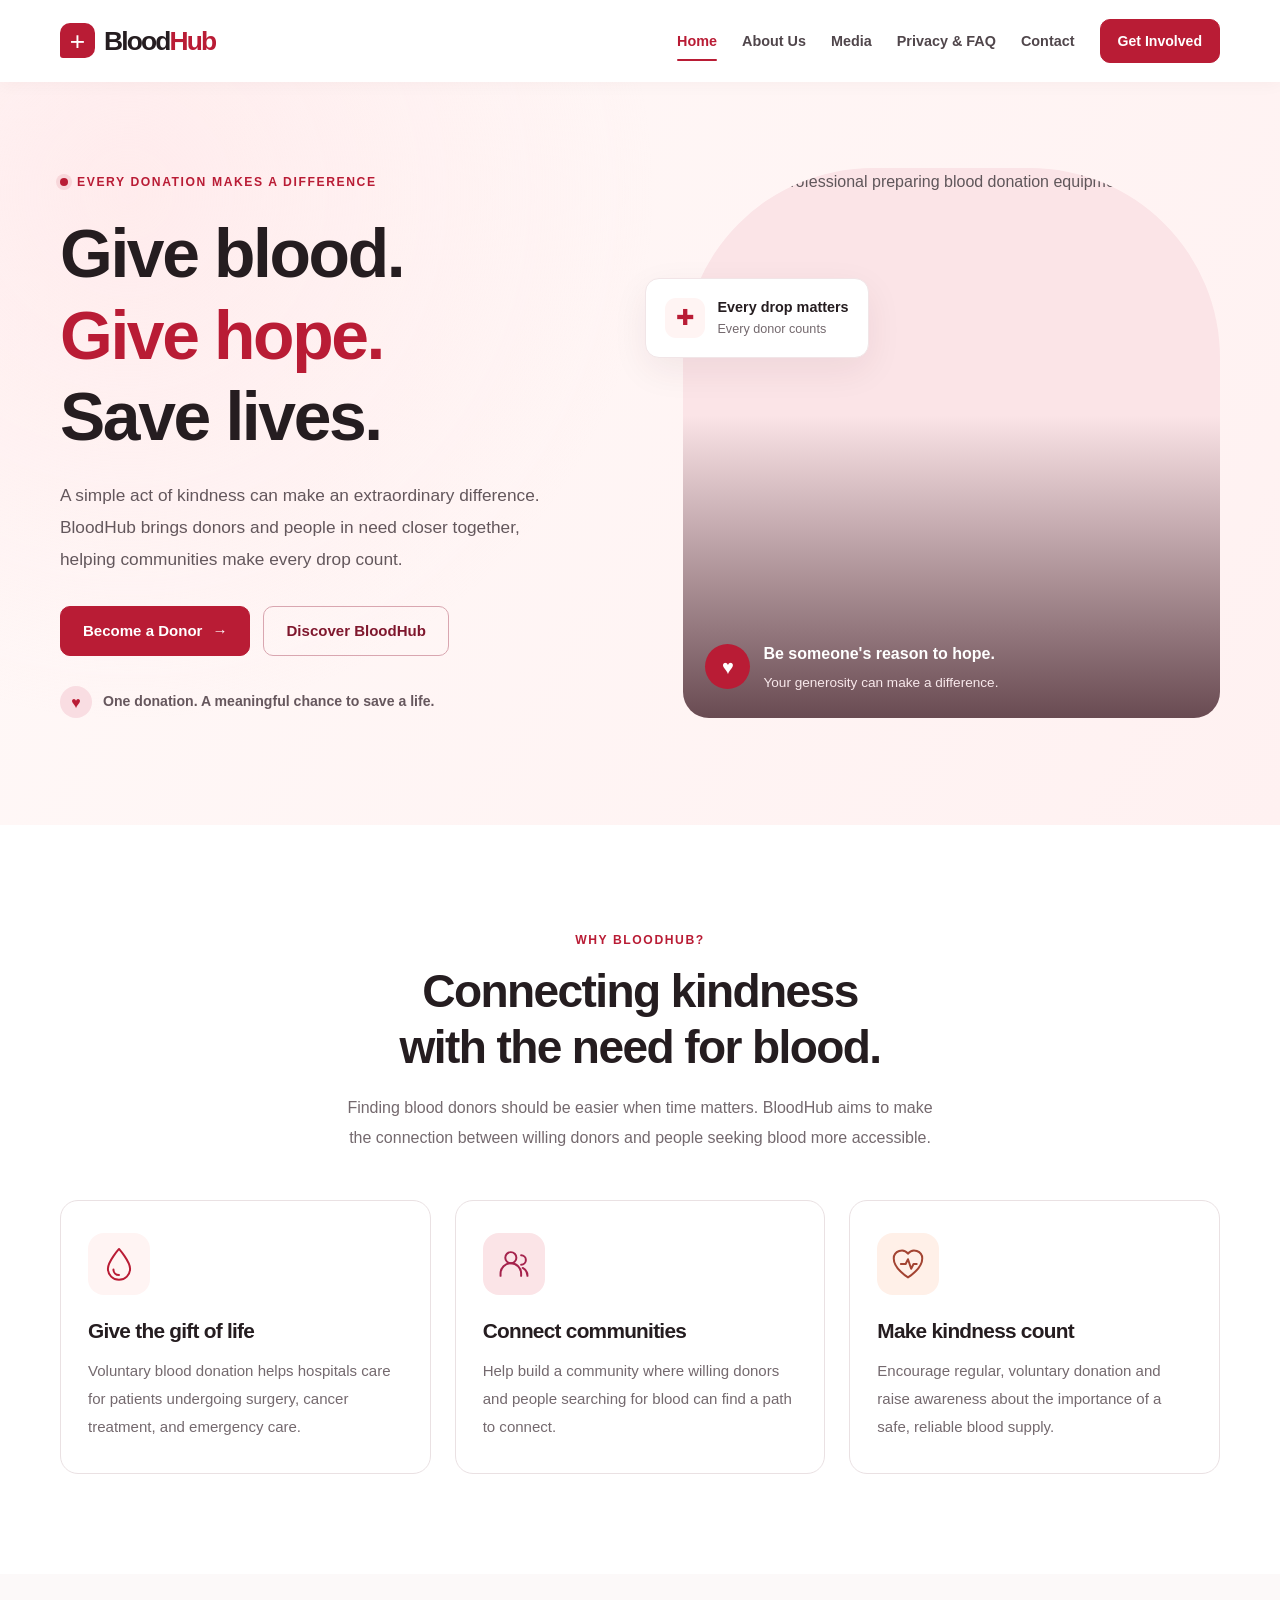
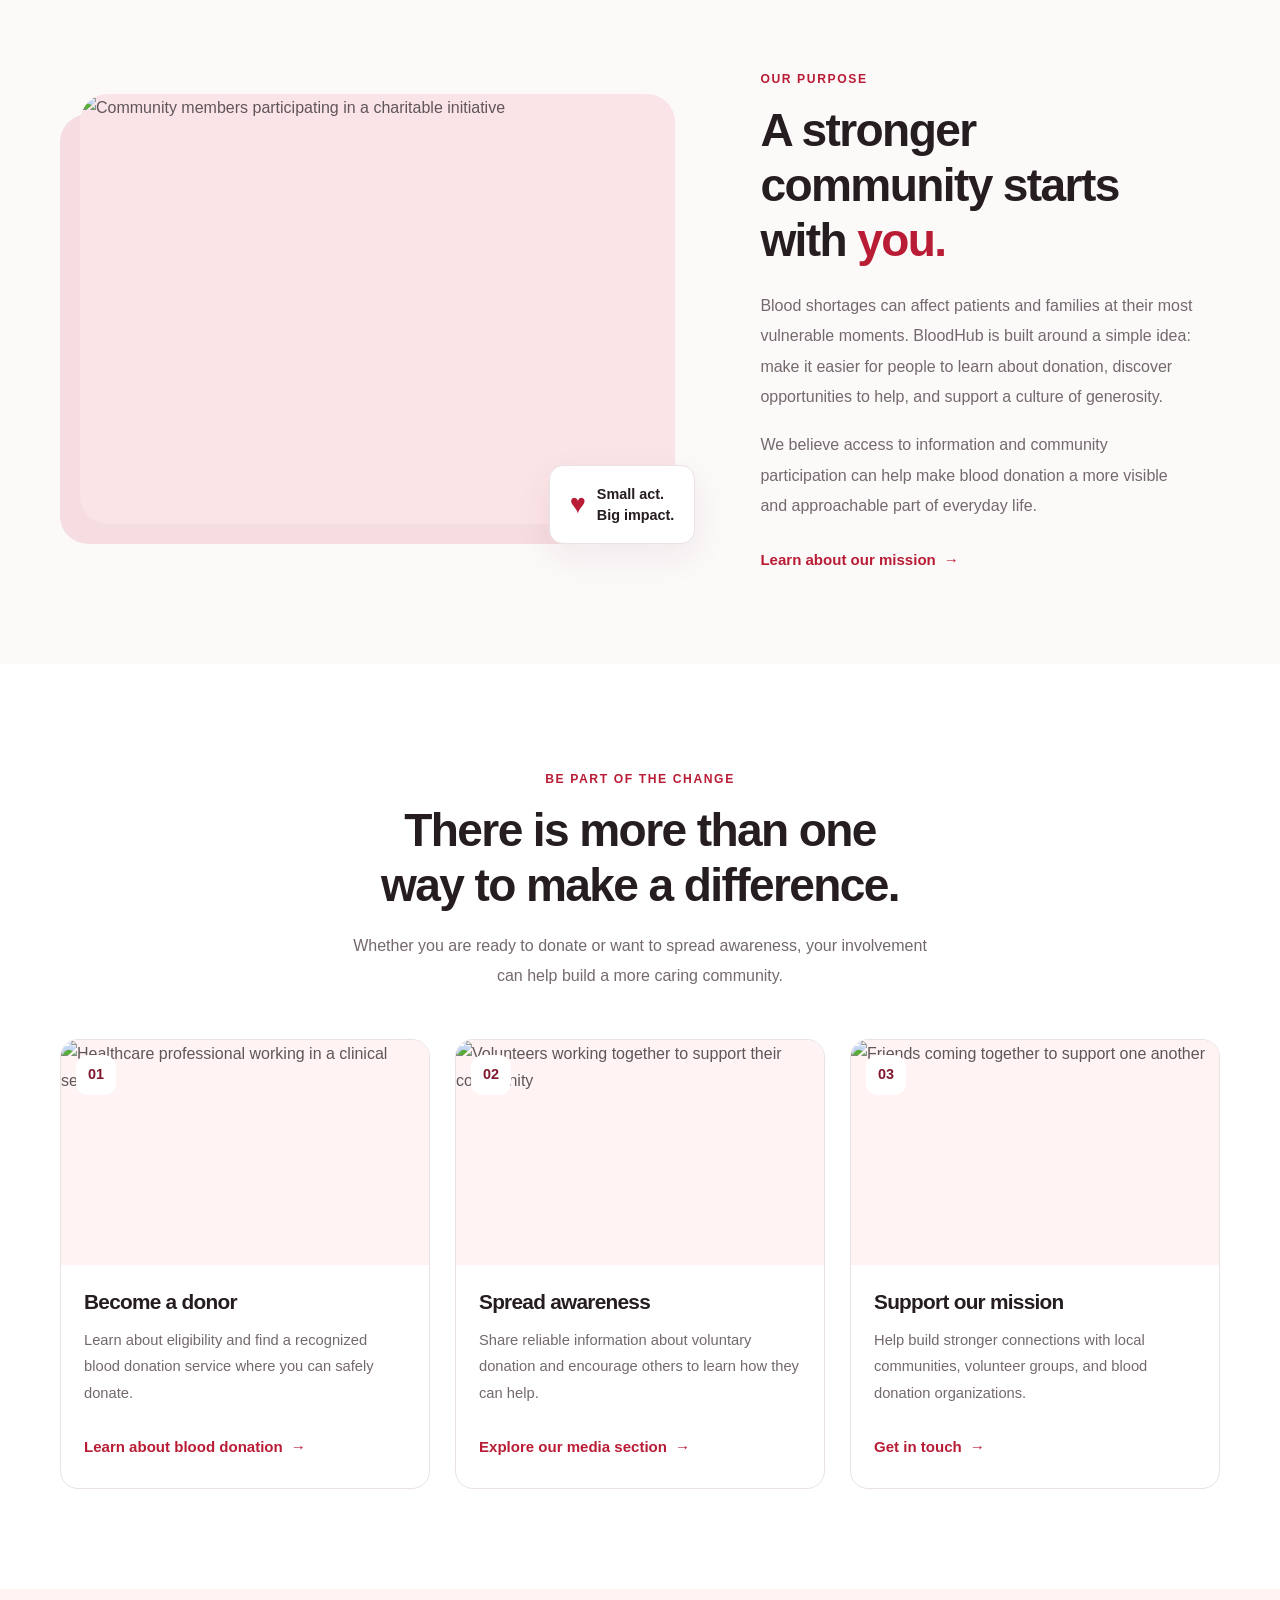
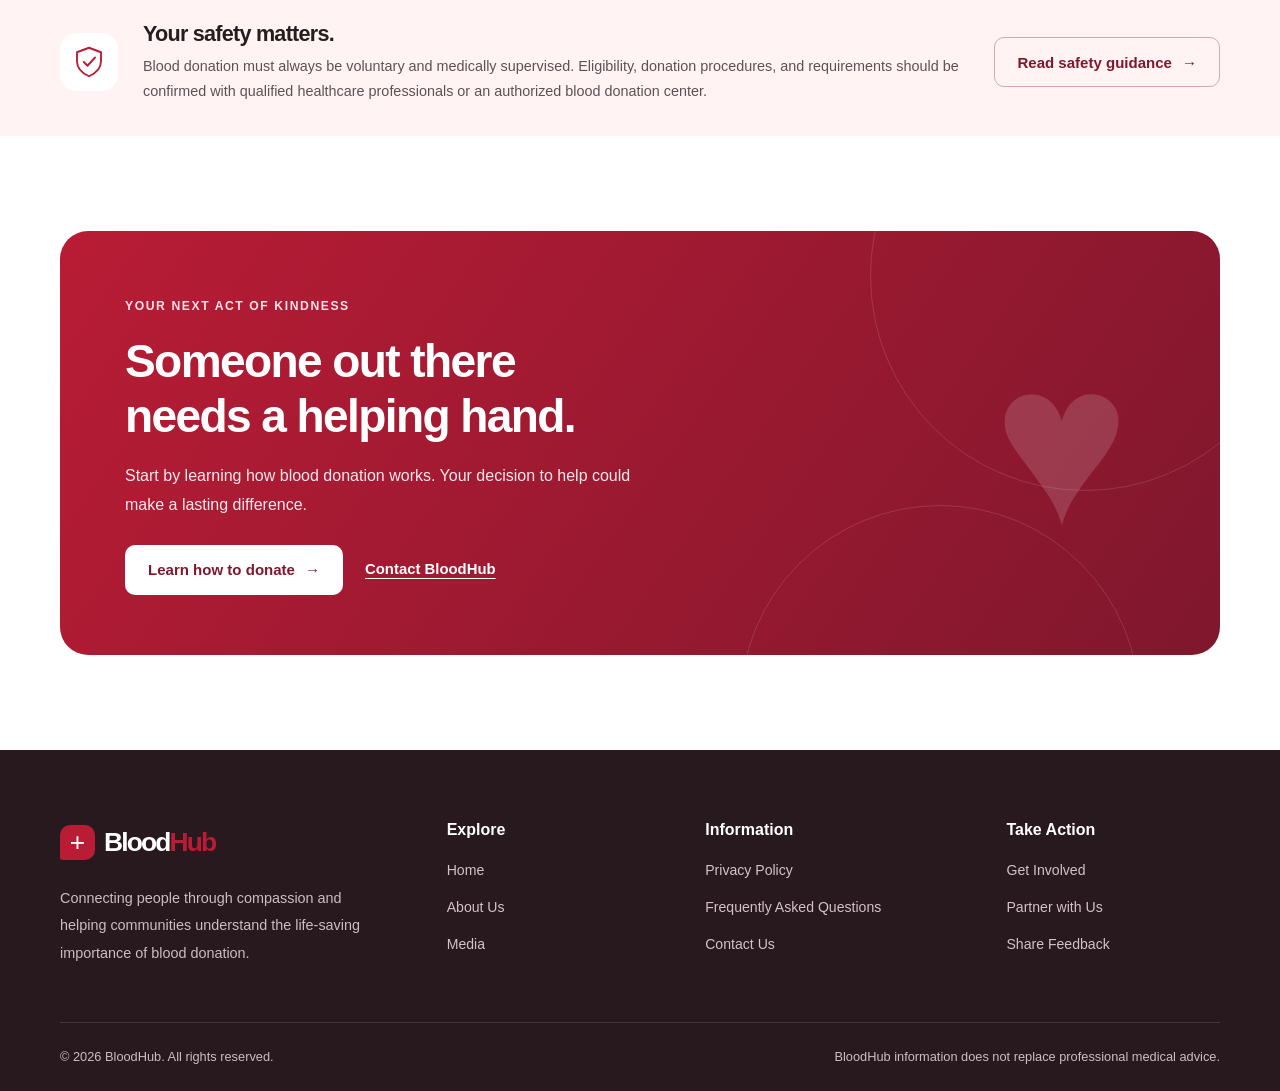
==== index.html @ ce929e11 "Add files via upload" ====
<!DOCTYPE html>
<html lang="en">
<head>
  <meta charset="UTF-8">
  <meta name="viewport" content="width=device-width, initial-scale=1.0">
  <meta name="theme-color" content="#B91C35">
  <meta name="description" content="BloodHub connects blood donors with people who need blood. Discover how you can donate, support your community, and help save lives.">
  <title>BloodHub — Give Blood. Give Hope.</title>


<link rel="stylesheet" href="css/style.css">
<script src="js/script.js" defer></script>
</head>
<body>

  <a class="skip-link" href="#main">Skip to main content</a>

  <!-- ==================== HEADER ==================== -->
  <header class="site-header">
    <div class="container header-inner">

      <!-- Brand: replace the text logo with an SVG if desired -->
      <a href="index.html" class="logo" aria-label="BloodHub home">
        <span class="logo-icon" aria-hidden="true">+</span>
        <span>Blood<span class="logo-accent">Hub</span></span>
      </a>

      <button
        class="menu-toggle"
        id="menu-toggle"
        type="button"
        aria-label="Open navigation menu"
        aria-controls="primary-navigation"
        aria-expanded="false">
        <span></span>
        <span></span>
        <span></span>
      </button>

      <nav class="primary-navigation" id="primary-navigation"
           aria-label="Main navigation">
        <a class="nav-link active" href="index.html" aria-current="page">Home</a>
        <a class="nav-link" href="about.html">About Us</a>
        <a class="nav-link" href="media.html">Media</a>
        <a class="nav-link" href="privacy-faq.html">Privacy &amp; FAQ</a>
        <a class="nav-link" href="contact.html">Contact</a>
        <a class="button button-primary nav-cta" href="#get-involved">
          Get Involved
        </a>
      </nav>

    </div>
  </header>

  <main id="main">

    <!-- ==================== HERO ==================== -->
    <section class="hero">
      <div class="container hero-grid">

        <div class="hero-content">
          <span class="eyebrow">
            <span class="eyebrow-dot" aria-hidden="true"></span>
            EVERY DONATION MAKES A DIFFERENCE
          </span>

          <h1>
            Give blood.<br>
            <span>Give hope.</span><br>
            Save lives.
          </h1>

          <p class="hero-description">
            A simple act of kindness can make an extraordinary difference.
            BloodHub brings donors and people in need closer together,
            helping communities make every drop count.
          </p>

          <div class="hero-actions">
            <a href="#get-involved" class="button button-primary">
              Become a Donor
              <span aria-hidden="true">&rarr;</span>
            </a>
            <a href="#how-it-works" class="button button-outline">
              Discover BloodHub
            </a>
          </div>

          <div class="hero-note">
            <span class="note-icon" aria-hidden="true">♥</span>
            <p>One donation. A meaningful chance to save a life.</p>
          </div>
        </div>

        <div class="hero-visual">
          <!-- IMAGE PLACEHOLDER:
               Replace this URL with your own optimized hero photograph. -->
          <img
            class="hero-image"
            src="https://images.unsplash.com/photo-1615461066841-6116e61058f4?auto=format&amp;fit=crop&amp;w=1000&amp;q=85"
            alt="Healthcare professional preparing blood donation equipment"
            width="1000"
            height="1150"
            fetchpriority="high">

          <div class="image-shade" aria-hidden="true"></div>

          <div class="hero-image-caption">
            <span class="caption-heart" aria-hidden="true">♥</span>
            <div>
              <strong>Be someone's reason to hope.</strong>
              <p>Your generosity can make a difference.</p>
            </div>
          </div>

          <div class="floating-badge">
            <span class="floating-icon" aria-hidden="true">✚</span>
            <div>
              <strong>Every drop matters</strong>
              <span>Every donor counts</span>
            </div>
          </div>
        </div>

      </div>
    </section>

    <!-- ==================== INTRODUCTION ==================== -->
    <section class="intro-section section-padding" id="how-it-works">
      <div class="container">

        <div class="section-heading centered">
          <span class="eyebrow">WHY BLOODHUB?</span>
          <h2>Connecting kindness<br>with the need for blood.</h2>
          <p>
            Finding blood donors should be easier when time matters.
            BloodHub aims to make the connection between willing donors
            and people seeking blood more accessible.
          </p>
        </div>

        <div class="feature-grid">

          <article class="feature-card">
            <div class="feature-icon icon-red" aria-hidden="true">
              <svg viewBox="0 0 48 48" fill="none">
                <path d="M24 5C24 5 10 21 10 30a14 14 0 0 0 28 0C38 21 24 5 24 5Z"
                      stroke="currentColor" stroke-width="2.5"
                      stroke-linecap="round" stroke-linejoin="round"/>
                <path d="M17 31c0 4 3 7 7 7"
                      stroke="currentColor" stroke-width="2.5"
                      stroke-linecap="round"/>
              </svg>
            </div>
            <h3>Give the gift of life</h3>
            <p>
              Voluntary blood donation helps hospitals care for patients
              undergoing surgery, cancer treatment, and emergency care.
            </p>
          </article>

          <article class="feature-card">
            <div class="feature-icon icon-pink" aria-hidden="true">
              <svg viewBox="0 0 48 48" fill="none">
                <circle cx="20" cy="16" r="7"
                        stroke="currentColor" stroke-width="2.5"/>
                <path d="M7 39v-3a13 13 0 0 1 26 0v3"
                      stroke="currentColor" stroke-width="2.5"
                      stroke-linecap="round"/>
                <path d="M33 13a6 6 0 0 1 0 12M35 29a11 11 0 0 1 6 10"
                      stroke="currentColor" stroke-width="2.5"
                      stroke-linecap="round"/>
              </svg>
            </div>
            <h3>Connect communities</h3>
            <p>
              Help build a community where willing donors and people
              searching for blood can find a path to connect.
            </p>
          </article>

          <article class="feature-card">
            <div class="feature-icon icon-peach" aria-hidden="true">
              <svg viewBox="0 0 48 48" fill="none">
                <path d="M24 41S6 30 6 17a10 10 0 0 1 18-6 10 10 0 0 1 18 6c0 13-18 24-18 24Z"
                      stroke="currentColor" stroke-width="2.5"
                      stroke-linecap="round" stroke-linejoin="round"/>
                <path d="M15 24h6l3-6 4 12 3-6h4"
                      stroke="currentColor" stroke-width="2.5"
                      stroke-linecap="round" stroke-linejoin="round"/>
              </svg>
            </div>
            <h3>Make kindness count</h3>
            <p>
              Encourage regular, voluntary donation and raise awareness
              about the importance of a safe, reliable blood supply.
            </p>
          </article>

        </div>
      </div>
    </section>

    <!-- ==================== MISSION BANNER ==================== -->
    <section class="mission-section">
      <div class="container mission-grid">

        <div class="mission-visual">
          <!-- IMAGE PLACEHOLDER: Replace with a real community or
               blood donation campaign photograph. -->
          <img
            src="https://images.unsplash.com/photo-1532629345422-7515f3d16bb6?auto=format&amp;fit=crop&amp;w=900&amp;q=85"
            alt="Community members participating in a charitable initiative"
            width="900"
            height="650"
            loading="lazy">
          <div class="mission-sticker">
            <span aria-hidden="true">♥</span>
            <strong>Small act.<br>Big impact.</strong>
          </div>
        </div>

        <div class="mission-content">
          <span class="eyebrow">OUR PURPOSE</span>
          <h2>A stronger community starts with <span>you.</span></h2>
          <p>
            Blood shortages can affect patients and families at their
            most vulnerable moments. BloodHub is built around a simple
            idea: make it easier for people to learn about donation,
            discover opportunities to help, and support a culture of
            generosity.
          </p>
          <p>
            We believe access to information and community participation
            can help make blood donation a more visible and approachable
            part of everyday life.
          </p>
          <a href="about.html" class="text-link">
            Learn about our mission <span aria-hidden="true">&rarr;</span>
          </a>
        </div>

      </div>
    </section>

    <!-- ==================== GET INVOLVED ==================== -->
    <section class="involvement-section section-padding" id="get-involved">
      <div class="container">

        <div class="section-heading centered">
          <span class="eyebrow">BE PART OF THE CHANGE</span>
          <h2>There is more than one<br>way to make a difference.</h2>
          <p>
            Whether you are ready to donate or want to spread awareness,
            your involvement can help build a more caring community.
          </p>
        </div>

        <div class="involvement-grid">

          <article class="involvement-card">
            <div class="involvement-card-image">
              <!-- IMAGE PLACEHOLDER: Donor portrait or donation session -->
              <img
                src="https://images.unsplash.com/photo-1576091160399-112ba8d25d1d?auto=format&amp;fit=crop&amp;w=700&amp;q=80"
                alt="Healthcare professional working in a clinical setting"
                width="700"
                height="420"
                loading="lazy">
              <span class="card-number">01</span>
            </div>
            <div class="involvement-card-body">
              <h3>Become a donor</h3>
              <p>
                Learn about eligibility and find a recognized blood
                donation service where you can safely donate.
              </p>
              <a class="text-link"
                 href="https://www.who.int/news-room/fact-sheets/detail/blood-safety-and-availability"
                 target="_blank" rel="noopener noreferrer">
                Learn about blood donation
                <span aria-hidden="true">&rarr;</span>
              </a>
            </div>
          </article>

          <article class="involvement-card">
            <div class="involvement-card-image">
              <!-- IMAGE PLACEHOLDER: Volunteers or awareness campaign -->
              <img
                src="https://images.unsplash.com/photo-1559027615-cd4628902d4a?auto=format&amp;fit=crop&amp;w=700&amp;q=80"
                alt="Volunteers working together to support their community"
                width="700"
                height="420"
                loading="lazy">
              <span class="card-number">02</span>
            </div>
            <div class="involvement-card-body">
              <h3>Spread awareness</h3>
              <p>
                Share reliable information about voluntary donation
                and encourage others to learn how they can help.
              </p>
              <a class="text-link" href="media.html">
                Explore our media section
                <span aria-hidden="true">&rarr;</span>
              </a>
            </div>
          </article>

          <article class="involvement-card">
            <div class="involvement-card-image">
              <!-- IMAGE PLACEHOLDER: People collaborating or community group -->
              <img
                src="https://images.unsplash.com/photo-1529156069898-49953e39b3ac?auto=format&amp;fit=crop&amp;w=700&amp;q=80"
                alt="Friends coming together to support one another"
                width="700"
                height="420"
                loading="lazy">
              <span class="card-number">03</span>
            </div>
            <div class="involvement-card-body">
              <h3>Support our mission</h3>
              <p>
                Help build stronger connections with local communities,
                volunteer groups, and blood donation organizations.
              </p>
              <a class="text-link" href="contact.html">
                Get in touch
                <span aria-hidden="true">&rarr;</span>
              </a>
            </div>
          </article>

        </div>
      </div>
    </section>

    <!-- ==================== SAFETY NOTICE ==================== -->
    <section class="safety-section">
      <div class="container safety-inner">
        <div class="safety-icon" aria-hidden="true">
          <svg viewBox="0 0 48 48" fill="none">
            <path d="M24 5 40 11v12c0 10-7 16-16 20C15 39 8 33 8 23V11L24 5Z"
                  stroke="currentColor" stroke-width="2.5"
                  stroke-linejoin="round"/>
            <path d="m17 24 5 5 10-11"
                  stroke="currentColor" stroke-width="2.5"
                  stroke-linecap="round" stroke-linejoin="round"/>
          </svg>
        </div>
        <div class="safety-copy">
          <h2>Your safety matters.</h2>
          <p>
            Blood donation must always be voluntary and medically
            supervised. Eligibility, donation procedures, and
            requirements should be confirmed with qualified healthcare
            professionals or an authorized blood donation center.
          </p>
        </div>
        <a class="button button-outline safety-button"
           href="https://www.who.int/health-topics/blood-transfusion"
           target="_blank" rel="noopener noreferrer">
          Read safety guidance
          <span aria-hidden="true">&rarr;</span>
        </a>
      </div>
    </section>

    <!-- ==================== FINAL CTA ==================== -->
    <section class="cta-section">
      <div class="container">
        <div class="cta-panel">
          <div class="cta-decoration cta-decoration-one" aria-hidden="true"></div>
          <div class="cta-decoration cta-decoration-two" aria-hidden="true"></div>

          <div class="cta-content">
            <span class="cta-eyebrow">YOUR NEXT ACT OF KINDNESS</span>
            <h2>Someone out there<br>needs a helping hand.</h2>
            <p>
              Start by learning how blood donation works.
              Your decision to help could make a lasting difference.
            </p>
            <div class="cta-actions">
              <a class="button button-light"
                 href="https://www.who.int/news-room/fact-sheets/detail/blood-safety-and-availability"
                 target="_blank" rel="noopener noreferrer">
                Learn how to donate
                <span aria-hidden="true">&rarr;</span>
              </a>
              <a class="cta-secondary-link" href="contact.html">
                Contact BloodHub
              </a>
            </div>
          </div>

          <div class="cta-heart" aria-hidden="true">♥</div>
        </div>
      </div>
    </section>

  </main>

  <!-- ==================== FOOTER ==================== -->
  <footer class="site-footer">
    <div class="container">

      <div class="footer-main">

        <div class="footer-brand">
          <a href="index.html" class="logo footer-logo"
             aria-label="BloodHub home">
            <span class="logo-icon" aria-hidden="true">+</span>
            <span>Blood<span class="logo-accent">Hub</span></span>
          </a>
          <p>
            Connecting people through compassion and helping communities
            understand the life-saving importance of blood donation.
          </p>
        </div>

        <div class="footer-column">
          <h3>Explore</h3>
          <a href="index.html">Home</a>
          <a href="about.html">About Us</a>
          <a href="media.html">Media</a>
        </div>

        <div class="footer-column">
          <h3>Information</h3>
          <a href="privacy-faq.html">Privacy Policy</a>
          <a href="privacy-faq.html#faq">Frequently Asked Questions</a>
          <a href="contact.html">Contact Us</a>
        </div>

        <div class="footer-column">
          <h3>Take Action</h3>
          <a href="#get-involved">Get Involved</a>
          <a href="contact.html">Partner with Us</a>
          <a href="contact.html">Share Feedback</a>
        </div>

      </div>

      <div class="footer-bottom">
        <p>
          &copy; <span id="current-year">2026</span> BloodHub.
          All rights reserved.
        </p>
        <p class="footer-disclaimer">
          BloodHub information does not replace professional medical advice.
        </p>
      </div>

    </div>
  </footer>

</body>
</html>
---- css/style.css ----
:root {
  --color-primary: #B91C35;
  --color-primary-hover: #991B30;
  --color-burgundy: #7F172D;

  --color-blush: #FFF4F3;
  --color-pink: #FBE4E7;
  --color-peach: #FFF0E8;

  --color-white: #FFFFFF;
  --color-heading: #251D20;
  --color-text: #5F565A;
  --color-muted: #74696E;
  --color-border: #EAE1E3;
  --color-surface: #FCF9F9;

  --font-main:
    -apple-system, BlinkMacSystemFont, "Segoe UI", Roboto,
    Helvetica, Arial, sans-serif;

  --container-width: 1160px;

  --radius-small: 10px;
  --radius-medium: 18px;
  --radius-large: 28px;

  --shadow-card: 0 12px 36px rgba(74, 23, 37, 0.07);
  --shadow-header: 0 2px 16px rgba(74, 23, 37, 0.04);

  --transition: 180ms ease;
}

/* ---------- 2. Reset and base ---------- */

* {
  box-sizing: border-box;
}

html {
  scroll-behavior: smooth;
  scroll-padding-top: 100px;
}

body {
  margin: 0;
  font-family: var(--font-main);
  color: var(--color-text);
  background: var(--color-white);
  font-size: 16px;
  line-height: 1.7;
  -webkit-font-smoothing: antialiased;
}

body,
button,
a {
  -webkit-tap-highlight-color: transparent;
}

img,
svg {
  display: block;
  max-width: 100%;
}

img {
  width: 100%;
  height: auto;
}

a {
  color: inherit;
  text-decoration: none;
}

button,
input,
textarea,
select {
  font: inherit;
}

button,
a {
  touch-action: manipulation;
}

button:focus-visible,
a:focus-visible {
  outline: 3px solid #E7A1AF;
  outline-offset: 4px;
}

h1,
h2,
h3,
p {
  margin-top: 0;
}

h1,
h2,
h3 {
  color: var(--color-heading);
  line-height: 1.2;
  letter-spacing: -0.035em;
}

h1 {
  font-size: clamp(2.7rem, 5.3vw, 4.65rem);
  font-weight: 800;
}

h2 {
  font-size: clamp(2rem, 3.6vw, 3rem);
  font-weight: 750;
}

h3 {
  font-size: 1.3rem;
  font-weight: 700;
}

p {
  margin-bottom: 1rem;
}

.container {
  width: min(
    var(--container-width),
    calc(100% - 48px)
  );
  margin-inline: auto;
}

.section-padding {
  padding-block: 100px;
}

.skip-link {
  position: absolute;
  top: 8px;
  left: 8px;
  z-index: 1000;
  padding: 12px 18px;
  border-radius: 8px;
  color: white;
  background: var(--color-burgundy);
  transform: translateY(-150%);
}

.skip-link:focus {
  transform: translateY(0);
}

/* ---------- 3. Buttons ---------- */

.button {
  display: inline-flex;
  align-items: center;
  justify-content: center;
  gap: 10px;
  min-height: 50px;
  padding: 13px 22px;
  border: 1px solid transparent;
  border-radius: var(--radius-small);
  font-size: 0.94rem;
  font-weight: 700;
  line-height: 1.3;
  text-align: center;
  cursor: pointer;
  transition:
    background var(--transition),
    color var(--transition),
    border-color var(--transition),
    transform var(--transition);
}

.button:hover {
  transform: translateY(-2px);
}

.button-primary {
  color: var(--color-white);
  background: var(--color-primary);
  border-color: var(--color-primary);
}

.button-primary:hover {
  background: var(--color-primary-hover);
  border-color: var(--color-primary-hover);
}

.button-outline {
  color: var(--color-burgundy);
  background: transparent;
  border-color: #D9A6B0;
}

.button-outline:hover {
  background: var(--color-blush);
  border-color: var(--color-primary);
}

.button-light {
  color: var(--color-burgundy);
  background: var(--color-white);
}

.button-light:hover {
  background: var(--color-blush);
}

.text-link {
  display: inline-flex;
  align-items: center;
  gap: 8px;
  color: var(--color-primary);
  font-weight: 750;
  font-size: 0.94rem;
}

.text-link span {
  transition: transform var(--transition);
}

.text-link:hover span {
  transform: translateX(4px);
}

/* ---------- 4. Header and navigation ---------- */

.site-header {
  position: sticky;
  top: 0;
  z-index: 100;
  background: rgba(255, 255, 255, 0.97);
  box-shadow: var(--shadow-header);
}

.header-inner {
  display: flex;
  align-items: center;
  justify-content: space-between;
  min-height: 82px;
  gap: 28px;
}

.logo {
  display: inline-flex;
  align-items: center;
  gap: 9px;
  flex-shrink: 0;
  color: var(--color-heading);
  font-size: 1.65rem;
  font-weight: 850;
  letter-spacing: -0.07em;
}

.logo-icon {
  display: grid;
  place-items: center;
  width: 35px;
  height: 35px;
  border-radius: 10px 10px 10px 3px;
  color: white;
  background: var(--color-primary);
  font-size: 1.65rem;
  font-weight: 500;
  line-height: 1;
  letter-spacing: 0;
}

.logo-accent {
  color: var(--color-primary);
}

.primary-navigation {
  display: flex;
  align-items: center;
  gap: 25px;
}

.nav-link {
  position: relative;
  padding-block: 8px;
  color: #50464B;
  font-size: 0.9rem;
  font-weight: 650;
  white-space: nowrap;
  transition: color var(--transition);
}

.nav-link:hover,
.nav-link.active {
  color: var(--color-primary);
}

.nav-link.active::after {
  position: absolute;
  right: 0;
  bottom: 0;
  left: 0;
  height: 2px;
  border-radius: 2px;
  background: var(--color-primary);
  content: "";
}

.nav-cta {
  min-height: 44px;
  padding: 11px 17px;
  font-size: 0.88rem;
}

.menu-toggle {
  display: none;
  align-items: center;
  justify-content: center;
  flex-direction: column;
  gap: 5px;
  width: 46px;
  height: 46px;
  padding: 10px;
  border: 1px solid var(--color-border);
  border-radius: 10px;
  background: white;
  cursor: pointer;
}

.menu-toggle span {
  display: block;
  width: 21px;
  height: 2px;
  border-radius: 2px;
  background: var(--color-burgundy);
  transition:
    transform var(--transition),
    opacity var(--transition);
}

.menu-toggle[aria-expanded="true"] span:first-child {
  transform: translateY(7px) rotate(45deg);
}

.menu-toggle[aria-expanded="true"] span:nth-child(2) {
  opacity: 0;
}

.menu-toggle[aria-expanded="true"] span:last-child {
  transform: translateY(-7px) rotate(-45deg);
}

/* ---------- 5. Hero ---------- */

.hero {
  overflow: hidden;
  padding-block: 70px 92px;
  background:
    radial-gradient(
      circle at 10% 15%,
      rgba(255, 230, 232, 0.7),
      transparent 40%
    ),
    linear-gradient(120deg, #FFF9F8 0%, #FFF1F1 100%);
}

.hero-grid {
  display: grid;
  grid-template-columns: 1.02fr 0.98fr;
  align-items: center;
  gap: 65px;
}

.hero-content {
  padding-block: 15px;
}

.eyebrow {
  display: inline-flex;
  align-items: center;
  gap: 9px;
  margin-bottom: 22px;
  color: var(--color-primary);
  font-size: 0.76rem;
  font-weight: 800;
  letter-spacing: 0.13em;
  line-height: 1.5;
}

.eyebrow-dot {
  width: 8px;
  height: 8px;
  border-radius: 50%;
  background: var(--color-primary);
  box-shadow: 0 0 0 4px rgba(185, 28, 53, 0.1);
}

.hero h1 {
  margin-bottom: 23px;
}

.hero h1 span {
  color: var(--color-primary);
}

.hero-description {
  max-width: 510px;
  margin-bottom: 30px;
  color: #63575C;
  font-size: 1.08rem;
  line-height: 1.85;
}

.hero-actions {
  display: flex;
  flex-wrap: wrap;
  gap: 13px;
}

.hero-note {
  display: flex;
  align-items: center;
  gap: 11px;
  margin-top: 30px;
}

.note-icon {
  display: grid;
  place-items: center;
  flex-shrink: 0;
  width: 32px;
  height: 32px;
  border-radius: 50%;
  color: var(--color-primary);
  background: #F9DDE2;
}

.hero-note p {
  margin: 0;
  color: #66575D;
  font-size: 0.88rem;
  font-weight: 600;
}

.hero-visual {
  position: relative;
  min-width: 0;
  isolation: isolate;
}

.hero-image {
  width: 100%;
  height: 550px;
  border-radius: 190px 190px 26px 26px;
  object-fit: cover;
  object-position: center;
  background: var(--color-pink);
}

.image-shade {
  position: absolute;
  inset: 45% 0 0;
  z-index: 1;
  border-radius: 0 0 26px 26px;
  background: linear-gradient(
    to bottom,
    transparent,
    rgba(43, 10, 19, 0.7)
  );
  pointer-events: none;
}

.hero-image-caption {
  position: absolute;
  right: 22px;
  bottom: 24px;
  left: 22px;
  z-index: 2;
  display: flex;
  align-items: center;
  gap: 13px;
  color: white;
}

.caption-heart {
  display: grid;
  place-items: center;
  flex-shrink: 0;
  width: 45px;
  height: 45px;
  border-radius: 50%;
  color: white;
  background: var(--color-primary);
  font-size: 1.25rem;
}

.hero-image-caption strong {
  display: block;
  margin-bottom: 3px;
  font-size: 1rem;
}

.hero-image-caption p {
  margin: 0;
  color: #F8E8EB;
  font-size: 0.85rem;
}

.floating-badge {
  position: absolute;
  top: 20%;
  left: -38px;
  display: flex;
  align-items: center;
  gap: 12px;
  padding: 16px 19px;
  border: 1px solid #F1E5E7;
  border-radius: 14px;
  background: white;
  box-shadow: var(--shadow-card);
}

.floating-icon {
  display: grid;
  place-items: center;
  width: 40px;
  height: 40px;
  border-radius: 11px;
  color: var(--color-primary);
  background: var(--color-blush);
  font-size: 1.4rem;
}

.floating-badge strong,
.floating-badge span:last-child {
  display: block;
}

.floating-badge strong {
  color: var(--color-heading);
  font-size: 0.9rem;
}

.floating-badge div > span {
  color: var(--color-muted);
  font-size: 0.79rem;
}

/* ---------- 6. Section headings ---------- */

.section-heading {
  max-width: 680px;
  margin-bottom: 48px;
}

.section-heading.centered {
  margin-inline: auto;
  text-align: center;
}

.section-heading .eyebrow {
  margin-bottom: 15px;
}

.section-heading h2 {
  margin-bottom: 18px;
}

.section-heading > p {
  max-width: 590px;
  margin-inline: auto;
  margin-bottom: 0;
  color: var(--color-muted);
  line-height: 1.85;
}

/* ---------- 7. Introduction feature cards ---------- */

.intro-section {
  background: white;
}

.feature-grid {
  display: grid;
  grid-template-columns: repeat(3, minmax(0, 1fr));
  gap: 24px;
}

.feature-card {
  padding: 32px 27px;
  border: 1px solid var(--color-border);
  border-radius: var(--radius-medium);
  background: white;
  transition:
    transform var(--transition),
    box-shadow var(--transition),
    border-color var(--transition);
}

.feature-card:hover {
  transform: translateY(-5px);
  border-color: #E7B7C0;
  box-shadow: var(--shadow-card);
}

.feature-icon {
  display: grid;
  place-items: center;
  width: 62px;
  height: 62px;
  margin-bottom: 24px;
  border-radius: 16px;
}

.feature-icon svg {
  width: 38px;
  height: 38px;
}

.icon-red {
  color: var(--color-primary);
  background: var(--color-blush);
}

.icon-pink {
  color: #A5224C;
  background: var(--color-pink);
}

.icon-peach {
  color: #A34432;
  background: var(--color-peach);
}

.feature-card h3 {
  margin-bottom: 13px;
}

.feature-card p {
  margin-bottom: 0;
  color: var(--color-muted);
  font-size: 0.94rem;
  line-height: 1.85;
}

/* ---------- 8. Mission section ---------- */

.mission-section {
  padding-block: 90px;
  background: var(--color-surface);
}

.mission-grid {
  display: grid;
  grid-template-columns: 1fr 0.95fr;
  align-items: center;
  gap: 85px;
}

.mission-visual {
  position: relative;
  padding: 0 0 20px 20px;
}

.mission-visual::before {
  position: absolute;
  inset: 20px 20px 0 0;
  z-index: 0;
  border-radius: var(--radius-large);
  background: #F6DDE1;
  content: "";
}

.mission-visual > img {
  position: relative;
  z-index: 1;
  height: 430px;
  border-radius: var(--radius-large);
  object-fit: cover;
  background: var(--color-pink);
}

.mission-sticker {
  position: absolute;
  right: -20px;
  bottom: 0;
  z-index: 2;
  display: flex;
  align-items: center;
  gap: 11px;
  padding: 15px 20px;
  border: 1px solid var(--color-border);
  border-radius: 14px;
  background: white;
  box-shadow: var(--shadow-card);
}

.mission-sticker > span {
  color: var(--color-primary);
  font-size: 1.7rem;
}

.mission-sticker strong {
  color: var(--color-heading);
  font-size: 0.9rem;
  line-height: 1.4;
}

.mission-content .eyebrow {
  margin-bottom: 15px;
}

.mission-content h2 {
  margin-bottom: 22px;
}

.mission-content h2 span {
  color: var(--color-primary);
}

.mission-content p {
  margin-bottom: 18px;
  color: var(--color-muted);
  line-height: 1.9;
}

.mission-content .text-link {
  margin-top: 8px;
}

/* ---------- 9. Involvement cards ---------- */

.involvement-section {
  background: white;
}

.involvement-grid {
  display: grid;
  grid-template-columns: repeat(3, minmax(0, 1fr));
  gap: 25px;
}

.involvement-card {
  overflow: hidden;
  border: 1px solid var(--color-border);
  border-radius: var(--radius-medium);
  background: white;
  transition:
    transform var(--transition),
    box-shadow var(--transition);
}

.involvement-card:hover {
  transform: translateY(-4px);
  box-shadow: var(--shadow-card);
}

.involvement-card-image {
  position: relative;
  overflow: hidden;
  background: var(--color-blush);
}

.involvement-card-image img {
  height: 225px;
  object-fit: cover;
  transition: transform 300ms ease;
}

.involvement-card:hover .involvement-card-image img {
  transform: scale(1.035);
}

.card-number {
  position: absolute;
  top: 15px;
  left: 15px;
  display: grid;
  place-items: center;
  width: 40px;
  height: 40px;
  border-radius: 12px;
  color: var(--color-burgundy);
  background: white;
  font-size: 0.9rem;
  font-weight: 800;
}

.involvement-card-body {
  padding: 25px 23px 28px;
}

.involvement-card-body h3 {
  margin-bottom: 12px;
}

.involvement-card-body p {
  min-height: 88px;
  margin-bottom: 18px;
  color: var(--color-muted);
  font-size: 0.92rem;
  line-height: 1.8;
}

/* ---------- 10. Safety notice ---------- */

.safety-section {
  padding-block: 32px;
  background: var(--color-blush);
}

.safety-inner {
  display: flex;
  align-items: center;
  gap: 25px;
}

.safety-icon {
  display: grid;
  place-items: center;
  flex-shrink: 0;
  width: 58px;
  height: 58px;
  border-radius: 16px;
  color: var(--color-primary);
  background: white;
}

.safety-icon svg {
  width: 36px;
  height: 36px;
}

.safety-copy {
  flex: 1;
}

.safety-copy h2 {
  margin-bottom: 7px;
  font-size: 1.35rem;
}

.safety-copy p {
  margin-bottom: 0;
  color: #5F5055;
  font-size: 0.9rem;
  line-height: 1.75;
}

.safety-button {
  flex-shrink: 0;
}

/* ---------- 11. Final call to action ---------- */

.cta-section {
  padding-block: 95px;
  background: white;
}

.cta-panel {
  position: relative;
  display: flex;
  align-items: center;
  justify-content: space-between;
  min-height: 360px;
  overflow: hidden;
  padding: 60px 65px;
  border-radius: var(--radius-large);
  color: white;
  background: linear-gradient(
    125deg,
    var(--color-primary) 0%,
    var(--color-burgundy) 100%
  );
}

.cta-content {
  position: relative;
  z-index: 2;
  max-width: 630px;
}

.cta-eyebrow {
  display: inline-block;
  margin-bottom: 17px;
  color: #FFE2E7;
  font-size: 0.76rem;
  font-weight: 800;
  letter-spacing: 0.13em;
}

.cta-content h2 {
  margin-bottom: 18px;
  color: white;
}

.cta-content > p {
  max-width: 510px;
  margin-bottom: 25px;
  color: #F9E8EC;
  line-height: 1.8;
}

.cta-actions {
  display: flex;
  flex-wrap: wrap;
  align-items: center;
  gap: 22px;
}

.cta-secondary-link {
  color: white;
  font-size: 0.93rem;
  font-weight: 700;
  text-decoration: underline;
  text-underline-offset: 4px;
}

.cta-secondary-link:hover {
  color: #FFE2E7;
}

.cta-heart {
  position: relative;
  z-index: 1;
  margin-right: 25px;
  color: rgba(255, 255, 255, 0.15);
  font-size: clamp(8rem, 18vw, 15rem);
  line-height: 1;
}

.cta-decoration {
  position: absolute;
  border: 1px solid rgba(255, 255, 255, 0.13);
  border-radius: 50%;
  pointer-events: none;
}

.cta-decoration-one {
  top: -170px;
  right: -80px;
  width: 430px;
  height: 430px;
}

.cta-decoration-two {
  right: 80px;
  bottom: -250px;
  width: 400px;
  height: 400px;
}

/* ---------- 12. Footer ---------- */

.site-footer {
  padding-top: 70px;
  color: #E6D7DB;
  background: #28191E;
}

.footer-main {
  display: grid;
  grid-template-columns: 1.6fr 1fr 1.2fr 1fr;
  gap: 45px;
  padding-bottom: 55px;
}

.footer-logo {
  margin-bottom: 20px;
  color: white;
}

.footer-brand > p {
  max-width: 320px;
  margin-bottom: 0;
  color: #CDBDC2;
  font-size: 0.9rem;
  line-height: 1.9;
}

.footer-column {
  display: flex;
  align-items: flex-start;
  flex-direction: column;
  gap: 13px;
}

.footer-column h3 {
  margin-bottom: 7px;
  color: white;
  font-size: 1rem;
  letter-spacing: 0;
}

.footer-column a {
  color: #D3C2C7;
  font-size: 0.88rem;
  transition: color var(--transition);
}

.footer-column a:hover {
  color: #FFB6C3;
}

.footer-bottom {
  display: flex;
  align-items: center;
  justify-content: space-between;
  gap: 20px;
  padding-block: 23px;
  border-top: 1px solid rgba(255, 255, 255, 0.12);
}

.footer-bottom p {
  margin: 0;
  color: #CDBDC2;
  font-size: 0.8rem;
}

.footer-disclaimer {
  text-align: right;
}

/* ---------- 13. Tablet ---------- */

@media (max-width: 1024px) {
  .primary-navigation {
    gap: 16px;
  }

  .nav-link {
    font-size: 0.84rem;
  }

  .header-inner {
    gap: 18px;
  }

  .logo {
    font-size: 1.5rem;
  }

  .hero-grid {
    gap: 40px;
  }

  .hero-image {
    height: 490px;
  }

  .floating-badge {
    left: -20px;
    padding: 13px;
  }

  .mission-grid {
    gap: 50px;
  }

  .footer-main {
    gap: 28px;
  }

  .cta-panel {
    padding: 50px 45px;
  }
}

/* ---------- 14. Mobile navigation and layouts ---------- */

@media (max-width: 800px) {
  .container {
    width: min(100% - 36px, var(--container-width));
  }

  .section-padding {
    padding-block: 75px;
  }

  .header-inner {
    min-height: 72px;
  }

  .menu-toggle {
    display: flex;
  }

  .primary-navigation {
    position: absolute;
    top: 100%;
    right: 0;
    left: 0;
    display: none;
    align-items: stretch;
    flex-direction: column;
    gap: 0;
    max-height: calc(100dvh - 72px);
    overflow-y: auto;
    padding: 12px 24px 24px;
    border-top: 1px solid var(--color-border);
    background: white;
    box-shadow: 0 16px 24px rgba(74, 23, 37, 0.1);
  }

  .primary-navigation.is-open {
    display: flex;
  }

  .nav-link {
    padding: 13px 3px;
    border-bottom: 1px solid #F0E8EA;
    font-size: 0.95rem;
  }

  .nav-link.active::after {
    display: none;
  }

  .nav-cta {
    align-self: flex-start;
    margin-top: 16px;
  }

  .hero {
    padding-block: 55px 70px;
  }

  .hero-grid {
    grid-template-columns: 1fr;
    gap: 50px;
  }

  .hero-content {
    max-width: 620px;
  }

  .hero h1 {
    font-size: clamp(2.8rem, 9vw, 4.2rem);
  }

  .hero-description {
    font-size: 1rem;
  }

  .hero-visual {
    width: min(100%, 540px);
    margin-inline: auto;
  }

  .hero-image {
    height: 490px;
    border-radius: 150px 150px 24px 24px;
  }

  .floating-badge {
    left: -8px;
  }

  .feature-grid,
  .involvement-grid {
    grid-template-columns: repeat(2, minmax(0, 1fr));
  }

  .feature-card:last-child,
  .involvement-card:last-child {
    grid-column: 1 / -1;
  }

  .involvement-card:last-child {
    display: grid;
    grid-template-columns: 0.85fr 1fr;
  }

  .involvement-card:last-child .involvement-card-image img {
    height: 100%;
    min-height: 250px;
  }

  .involvement-card-body p {
    min-height: 0;
  }

  .mission-section {
    padding-block: 75px;
  }

  .mission-grid {
    grid-template-columns: 1fr;
    gap: 50px;
  }

  .mission-visual {
    width: min(100%, 580px);
    margin-inline: auto;
  }

  .mission-visual > img {
    height: 400px;
  }

  .mission-content {
    max-width: 650px;
  }

  .safety-inner {
    align-items: flex-start;
    flex-wrap: wrap;
  }

  .safety-copy {
    flex-basis: calc(100% - 90px);
  }

  .safety-button {
    margin-left: 83px;
  }

  .cta-panel {
    min-height: auto;
    padding: 45px 35px;
  }

  .cta-heart {
    position: absolute;
    right: 0;
    bottom: 25px;
    margin: 0;
    font-size: 9rem;
  }

  .cta-content {
    max-width: 100%;
  }

  .cta-content > p {
    max-width: 480px;
  }

  .footer-main {
    grid-template-columns: repeat(2, minmax(0, 1fr));
    gap: 38px 30px;
  }
}

/* ---------- 15. Small mobile screens ---------- */

@media (max-width: 520px) {
  .container {
    width: calc(100% - 32px);
  }

  .section-padding {
    padding-block: 62px;
  }

  .hero {
    padding-block: 42px 60px;
  }

  .eyebrow {
    font-size: 0.68rem;
    letter-spacing: 0.09em;
  }

  .hero h1 {
    font-size: clamp(2.55rem, 12vw, 3.5rem);
    line-height: 1.13;
  }

  .hero-description {
    font-size: 0.96rem;
    line-height: 1.8;
  }

  .hero-actions {
    align-items: stretch;
    flex-direction: column;
  }

  .hero-actions .button {
    width: 100%;
  }

  .hero-image {
    height: 380px;
    border-radius: 115px 115px 20px 20px;
  }

  .floating-badge {
    top: 17%;
    left: -6px;
    gap: 9px;
    padding: 10px;
  }

  .floating-icon {
    width: 34px;
    height: 34px;
  }

  .floating-badge strong {
    font-size: 0.8rem;
  }

  .floating-badge div > span {
    font-size: 0.7rem;
  }

  .hero-image-caption {
    right: 14px;
    bottom: 18px;
    left: 14px;
    gap: 10px;
  }

  .caption-heart {
    width: 38px;
    height: 38px;
  }

  .hero-image-caption strong {
    font-size: 0.88rem;
  }

  .hero-image-caption p {
    font-size: 0.76rem;
  }

  .section-heading {
    margin-bottom: 34px;
  }

  .section-heading h2,
  .mission-content h2 {
    font-size: 2rem;
  }

  .section-heading > p {
    font-size: 0.94rem;
  }

  .feature-grid,
  .involvement-grid {
    grid-template-columns: 1fr;
    gap: 17px;
  }

  .feature-card,
  .involvement-card:last-child {
    grid-column: auto;
  }

  .feature-card {
    padding: 25px 22px;
  }

  .feature-icon {
    margin-bottom: 18px;
  }

  .involvement-card:last-child {
    display: block;
  }

  .involvement-card:last-child .involvement-card-image img {
    height: 220px;
    min-height: 0;
  }

  .involvement-card-image img {
    height: 220px;
  }

  .involvement-card-body {
    padding: 22px;
  }

  .mission-grid {
    gap: 40px;
  }

  .mission-visual {
    padding: 0 0 15px 12px;
  }

  .mission-visual::before {
    inset: 12px 12px 0 0;
  }

  .mission-visual > img {
    height: 300px;
    border-radius: 20px;
  }

  .mission-sticker {
    right: -3px;
    padding: 11px 14px;
  }

  .mission-sticker > span {
    font-size: 1.4rem;
  }

  .safety-inner {
    gap: 16px;
  }

  .safety-icon {
    width: 48px;
    height: 48px;
  }

  .safety-icon svg {
    width: 30px;
    height: 30px;
  }

  .safety-copy {
    flex-basis: calc(100% - 64px);
  }

  .safety-copy h2 {
    font-size: 1.2rem;
  }

  .safety-copy p {
    font-size: 0.86rem;
  }

  .safety-button {
    width: 100%;
    margin-left: 0;
  }

  .cta-section {
    padding-block: 62px;
  }

  .cta-panel {
    padding: 36px 24px;
    border-radius: 20px;
  }

  .cta-content h2 {
    font-size: 2rem;
  }

  .cta-content > p {
    font-size: 0.92rem;
  }

  .cta-actions {
    align-items: stretch;
    flex-direction: column;
    gap: 17px;
  }

  .cta-actions .button {
    width: 100%;
  }

  .cta-secondary-link {
    align-self: flex-start;
  }

  .cta-heart {
    right: -8px;
    bottom: 45px;
    font-size: 6rem;
  }

  .site-footer {
    padding-top: 48px;
  }

  .footer-main {
    grid-template-columns: 1fr 1fr;
    gap: 32px 20px;
    padding-bottom: 38px;
  }

  .footer-brand {
    grid-column: 1 / -1;
  }

  .footer-bottom {
    align-items: flex-start;
    flex-direction: column;
    gap: 9px;
  }

  .footer-disclaimer {
    text-align: left;
  }
}

/* ---------- 16. Reduced motion preference ---------- */

@media (prefers-reduced-motion: reduce) {
  *,
  *::before,
  *::after {
    scroll-behavior: auto !important;
    animation-duration: 0.01ms !important;
    animation-iteration-count: 1 !important;
    transition-duration: 0.01ms !important;
  }
}
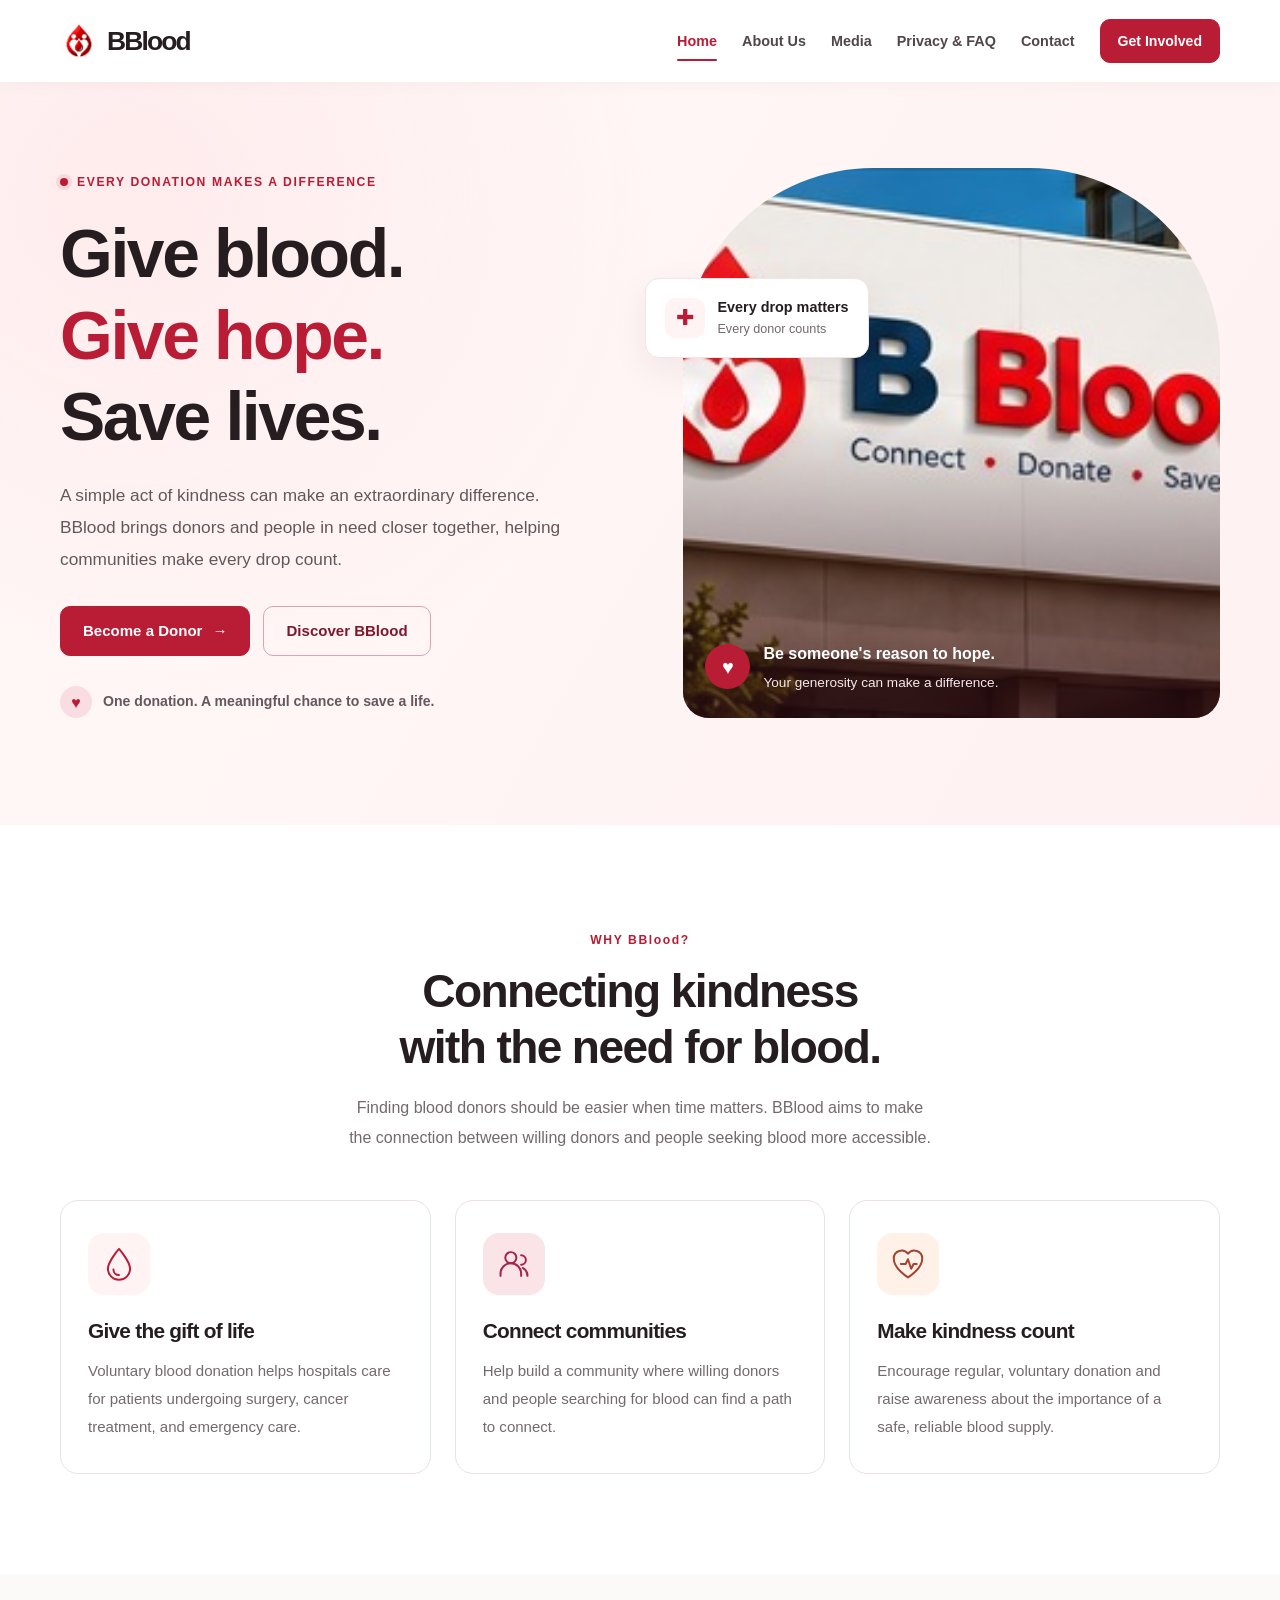
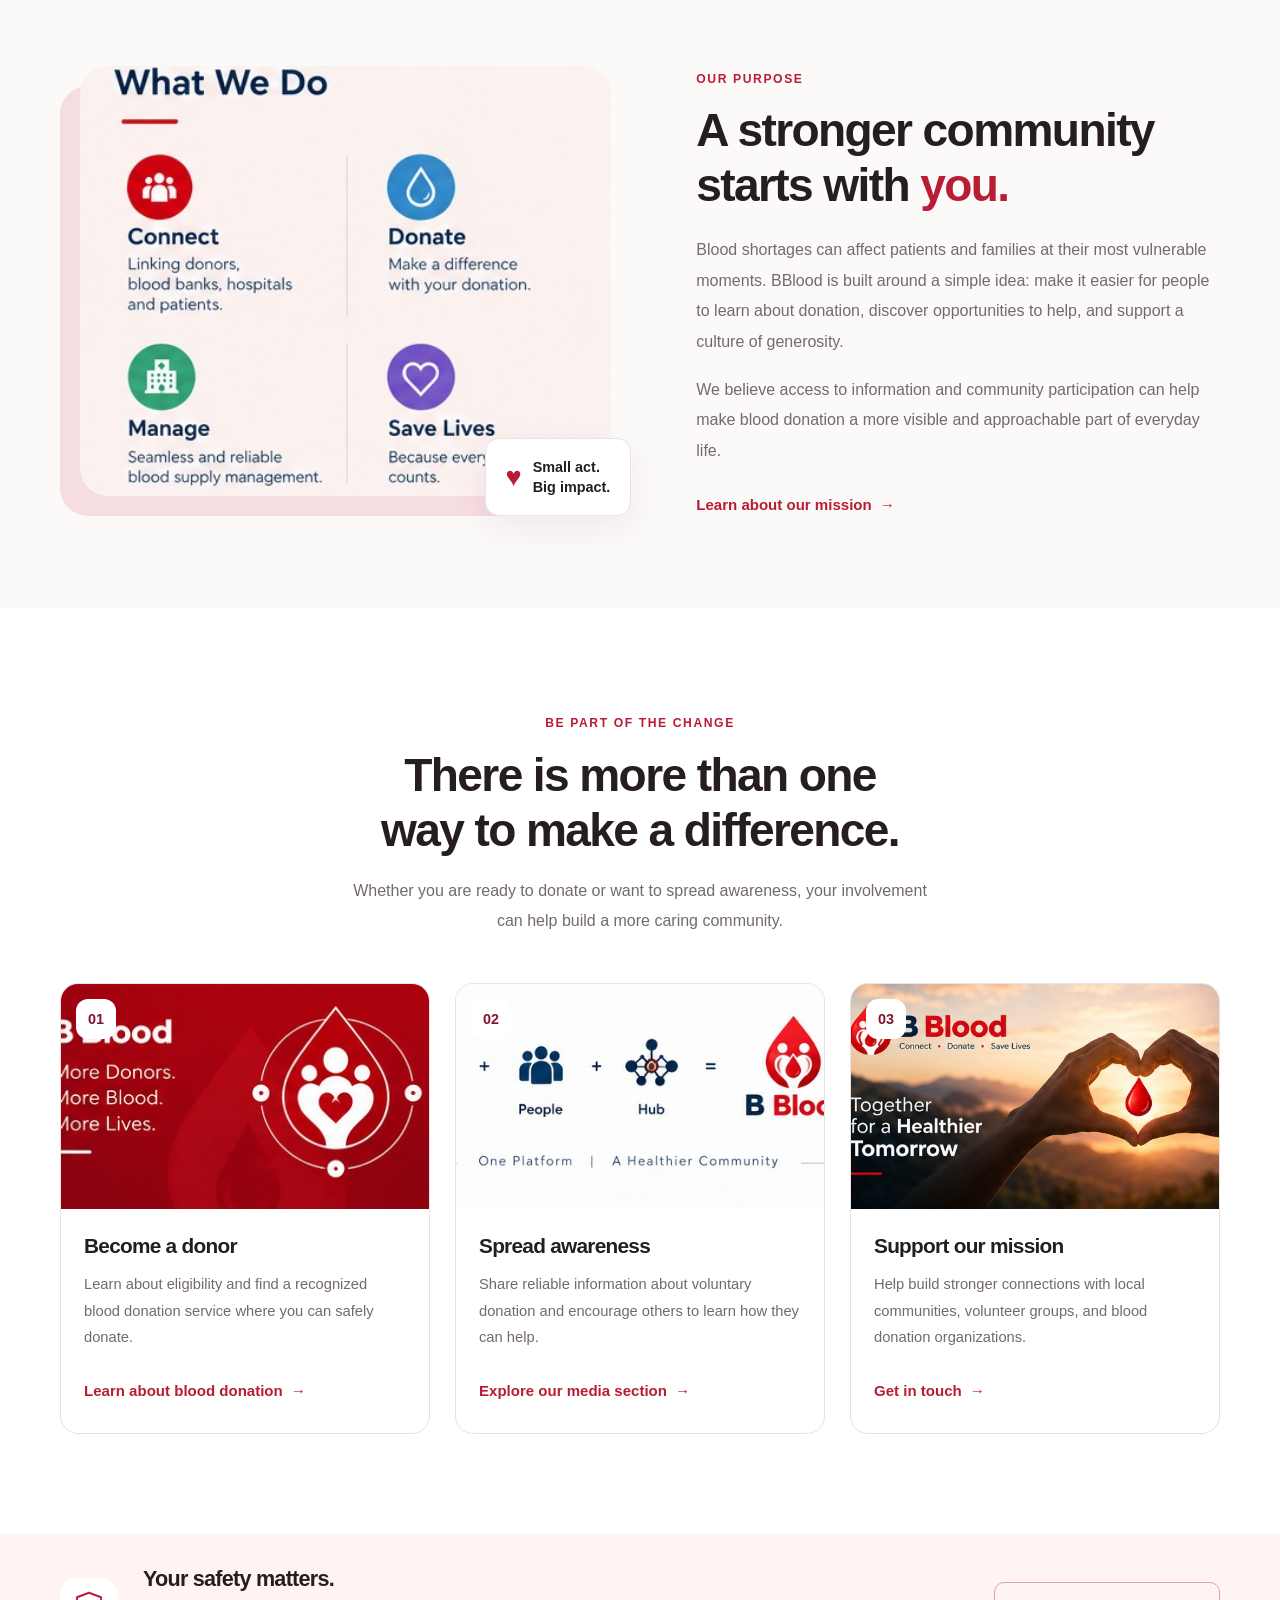
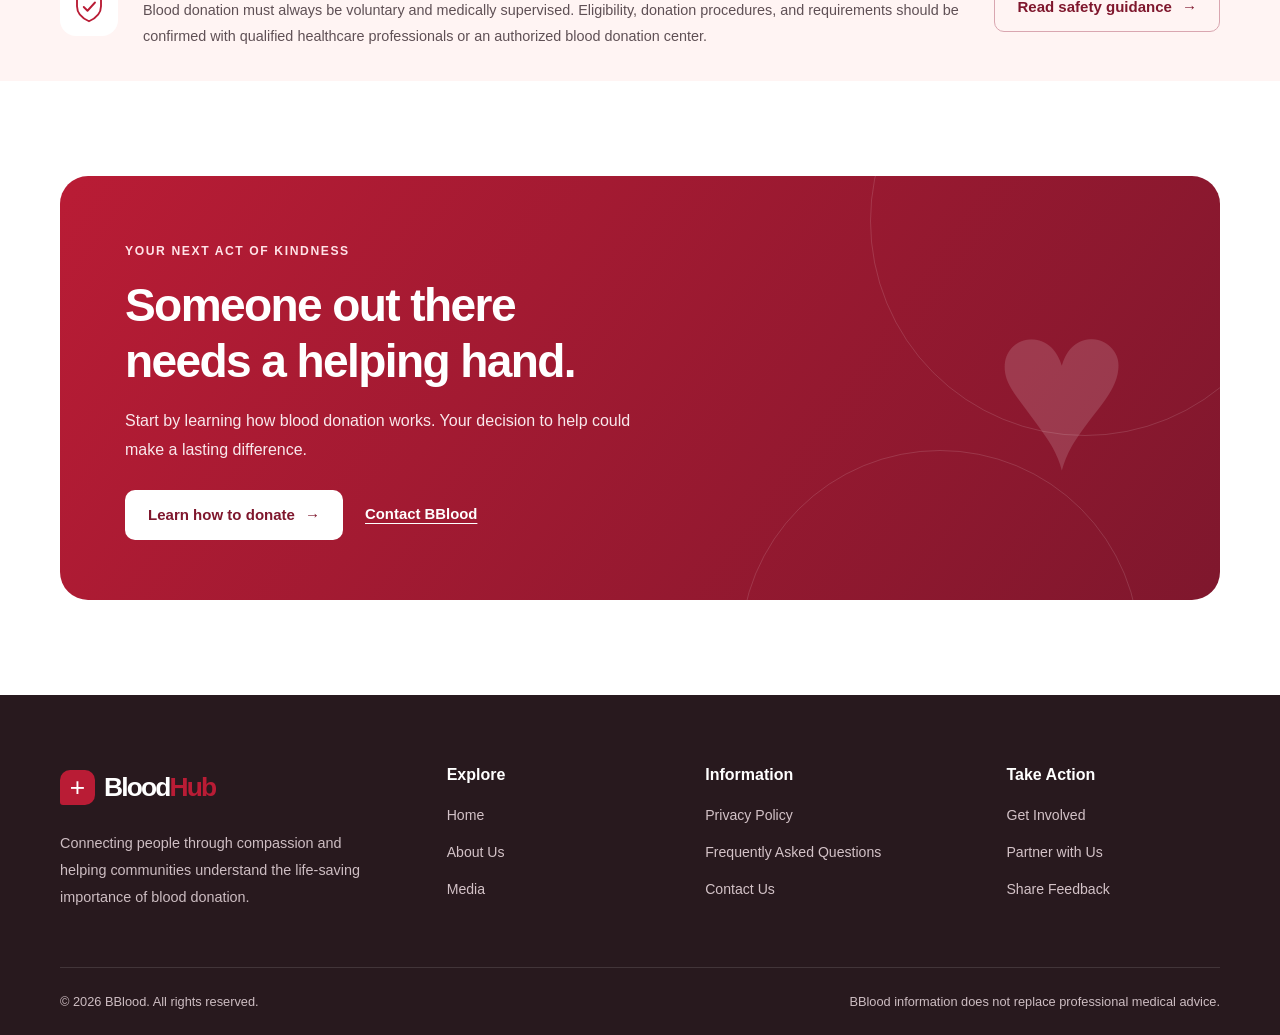
==== commit 12a727ac: "Update Site" ====
--- a/index.html
+++ b/index.html
@@ -1,460 +1,461 @@
-
-<!DOCTYPE html>
-<html lang="en">
-<head>
-  <meta charset="UTF-8">
-  <meta name="viewport" content="width=device-width, initial-scale=1.0">
-  <meta name="theme-color" content="#B91C35">
-  <meta name="description" content="BloodHub connects blood donors with people who need blood. Discover how you can donate, support your community, and help save lives.">
-  <title>BloodHub — Give Blood. Give Hope.</title>
-
-
-<link rel="stylesheet" href="css/style.css">
-<script src="js/script.js" defer></script>
-</head>
-<body>
-
-  <a class="skip-link" href="#main">Skip to main content</a>
-
-  <!-- ==================== HEADER ==================== -->
-  <header class="site-header">
-    <div class="container header-inner">
-
-      <!-- Brand: replace the text logo with an SVG if desired -->
-      <a href="index.html" class="logo" aria-label="BloodHub home">
-        <span class="logo-icon" aria-hidden="true">+</span>
-        <span>Blood<span class="logo-accent">Hub</span></span>
-      </a>
-
-      <button
-        class="menu-toggle"
-        id="menu-toggle"
-        type="button"
-        aria-label="Open navigation menu"
-        aria-controls="primary-navigation"
-        aria-expanded="false">
-        <span></span>
-        <span></span>
-        <span></span>
-      </button>
-
-      <nav class="primary-navigation" id="primary-navigation"
-           aria-label="Main navigation">
-        <a class="nav-link active" href="index.html" aria-current="page">Home</a>
-        <a class="nav-link" href="about.html">About Us</a>
-        <a class="nav-link" href="media.html">Media</a>
-        <a class="nav-link" href="privacy-faq.html">Privacy &amp; FAQ</a>
-        <a class="nav-link" href="contact.html">Contact</a>
-        <a class="button button-primary nav-cta" href="#get-involved">
-          Get Involved
-        </a>
-      </nav>
-
-    </div>
-  </header>
-
-  <main id="main">
-
-    <!-- ==================== HERO ==================== -->
-    <section class="hero">
-      <div class="container hero-grid">
-
-        <div class="hero-content">
-          <span class="eyebrow">
-            <span class="eyebrow-dot" aria-hidden="true"></span>
-            EVERY DONATION MAKES A DIFFERENCE
-          </span>
-
-          <h1>
-            Give blood.<br>
-            <span>Give hope.</span><br>
-            Save lives.
-          </h1>
-
-          <p class="hero-description">
-            A simple act of kindness can make an extraordinary difference.
-            BloodHub brings donors and people in need closer together,
-            helping communities make every drop count.
-          </p>
-
-          <div class="hero-actions">
-            <a href="#get-involved" class="button button-primary">
-              Become a Donor
-              <span aria-hidden="true">&rarr;</span>
-            </a>
-            <a href="#how-it-works" class="button button-outline">
-              Discover BloodHub
-            </a>
-          </div>
-
-          <div class="hero-note">
-            <span class="note-icon" aria-hidden="true">♥</span>
-            <p>One donation. A meaningful chance to save a life.</p>
-          </div>
-        </div>
-
-        <div class="hero-visual">
-          <!-- IMAGE PLACEHOLDER:
-               Replace this URL with your own optimized hero photograph. -->
-          <img
-            class="hero-image"
-            src="https://images.unsplash.com/photo-1615461066841-6116e61058f4?auto=format&amp;fit=crop&amp;w=1000&amp;q=85"
-            alt="Healthcare professional preparing blood donation equipment"
-            width="1000"
-            height="1150"
-            fetchpriority="high">
-
-          <div class="image-shade" aria-hidden="true"></div>
-
-          <div class="hero-image-caption">
-            <span class="caption-heart" aria-hidden="true">♥</span>
-            <div>
-              <strong>Be someone's reason to hope.</strong>
-              <p>Your generosity can make a difference.</p>
-            </div>
-          </div>
-
-          <div class="floating-badge">
-            <span class="floating-icon" aria-hidden="true">✚</span>
-            <div>
-              <strong>Every drop matters</strong>
-              <span>Every donor counts</span>
-            </div>
-          </div>
-        </div>
-
-      </div>
-    </section>
-
-    <!-- ==================== INTRODUCTION ==================== -->
-    <section class="intro-section section-padding" id="how-it-works">
-      <div class="container">
-
-        <div class="section-heading centered">
-          <span class="eyebrow">WHY BLOODHUB?</span>
-          <h2>Connecting kindness<br>with the need for blood.</h2>
-          <p>
-            Finding blood donors should be easier when time matters.
-            BloodHub aims to make the connection between willing donors
-            and people seeking blood more accessible.
-          </p>
-        </div>
-
-        <div class="feature-grid">
-
-          <article class="feature-card">
-            <div class="feature-icon icon-red" aria-hidden="true">
-              <svg viewBox="0 0 48 48" fill="none">
-                <path d="M24 5C24 5 10 21 10 30a14 14 0 0 0 28 0C38 21 24 5 24 5Z"
-                      stroke="currentColor" stroke-width="2.5"
-                      stroke-linecap="round" stroke-linejoin="round"/>
-                <path d="M17 31c0 4 3 7 7 7"
-                      stroke="currentColor" stroke-width="2.5"
-                      stroke-linecap="round"/>
-              </svg>
-            </div>
-            <h3>Give the gift of life</h3>
-            <p>
-              Voluntary blood donation helps hospitals care for patients
-              undergoing surgery, cancer treatment, and emergency care.
-            </p>
-          </article>
-
-          <article class="feature-card">
-            <div class="feature-icon icon-pink" aria-hidden="true">
-              <svg viewBox="0 0 48 48" fill="none">
-                <circle cx="20" cy="16" r="7"
-                        stroke="currentColor" stroke-width="2.5"/>
-                <path d="M7 39v-3a13 13 0 0 1 26 0v3"
-                      stroke="currentColor" stroke-width="2.5"
-                      stroke-linecap="round"/>
-                <path d="M33 13a6 6 0 0 1 0 12M35 29a11 11 0 0 1 6 10"
-                      stroke="currentColor" stroke-width="2.5"
-                      stroke-linecap="round"/>
-              </svg>
-            </div>
-            <h3>Connect communities</h3>
-            <p>
-              Help build a community where willing donors and people
-              searching for blood can find a path to connect.
-            </p>
-          </article>
-
-          <article class="feature-card">
-            <div class="feature-icon icon-peach" aria-hidden="true">
-              <svg viewBox="0 0 48 48" fill="none">
-                <path d="M24 41S6 30 6 17a10 10 0 0 1 18-6 10 10 0 0 1 18 6c0 13-18 24-18 24Z"
-                      stroke="currentColor" stroke-width="2.5"
-                      stroke-linecap="round" stroke-linejoin="round"/>
-                <path d="M15 24h6l3-6 4 12 3-6h4"
-                      stroke="currentColor" stroke-width="2.5"
-                      stroke-linecap="round" stroke-linejoin="round"/>
-              </svg>
-            </div>
-            <h3>Make kindness count</h3>
-            <p>
-              Encourage regular, voluntary donation and raise awareness
-              about the importance of a safe, reliable blood supply.
-            </p>
-          </article>
-
-        </div>
-      </div>
-    </section>
-
-    <!-- ==================== MISSION BANNER ==================== -->
-    <section class="mission-section">
-      <div class="container mission-grid">
-
-        <div class="mission-visual">
-          <!-- IMAGE PLACEHOLDER: Replace with a real community or
-               blood donation campaign photograph. -->
-          <img
-            src="https://images.unsplash.com/photo-1532629345422-7515f3d16bb6?auto=format&amp;fit=crop&amp;w=900&amp;q=85"
-            alt="Community members participating in a charitable initiative"
-            width="900"
-            height="650"
-            loading="lazy">
-          <div class="mission-sticker">
-            <span aria-hidden="true">♥</span>
-            <strong>Small act.<br>Big impact.</strong>
-          </div>
-        </div>
-
-        <div class="mission-content">
-          <span class="eyebrow">OUR PURPOSE</span>
-          <h2>A stronger community starts with <span>you.</span></h2>
-          <p>
-            Blood shortages can affect patients and families at their
-            most vulnerable moments. BloodHub is built around a simple
-            idea: make it easier for people to learn about donation,
-            discover opportunities to help, and support a culture of
-            generosity.
-          </p>
-          <p>
-            We believe access to information and community participation
-            can help make blood donation a more visible and approachable
-            part of everyday life.
-          </p>
-          <a href="about.html" class="text-link">
-            Learn about our mission <span aria-hidden="true">&rarr;</span>
-          </a>
-        </div>
-
-      </div>
-    </section>
-
-    <!-- ==================== GET INVOLVED ==================== -->
-    <section class="involvement-section section-padding" id="get-involved">
-      <div class="container">
-
-        <div class="section-heading centered">
-          <span class="eyebrow">BE PART OF THE CHANGE</span>
-          <h2>There is more than one<br>way to make a difference.</h2>
-          <p>
-            Whether you are ready to donate or want to spread awareness,
-            your involvement can help build a more caring community.
-          </p>
-        </div>
-
-        <div class="involvement-grid">
-
-          <article class="involvement-card">
-            <div class="involvement-card-image">
-              <!-- IMAGE PLACEHOLDER: Donor portrait or donation session -->
-              <img
-                src="https://images.unsplash.com/photo-1576091160399-112ba8d25d1d?auto=format&amp;fit=crop&amp;w=700&amp;q=80"
-                alt="Healthcare professional working in a clinical setting"
-                width="700"
-                height="420"
-                loading="lazy">
-              <span class="card-number">01</span>
-            </div>
-            <div class="involvement-card-body">
-              <h3>Become a donor</h3>
-              <p>
-                Learn about eligibility and find a recognized blood
-                donation service where you can safely donate.
-              </p>
-              <a class="text-link"
-                 href="https://www.who.int/news-room/fact-sheets/detail/blood-safety-and-availability"
-                 target="_blank" rel="noopener noreferrer">
-                Learn about blood donation
-                <span aria-hidden="true">&rarr;</span>
-              </a>
-            </div>
-          </article>
-
-          <article class="involvement-card">
-            <div class="involvement-card-image">
-              <!-- IMAGE PLACEHOLDER: Volunteers or awareness campaign -->
-              <img
-                src="https://images.unsplash.com/photo-1559027615-cd4628902d4a?auto=format&amp;fit=crop&amp;w=700&amp;q=80"
-                alt="Volunteers working together to support their community"
-                width="700"
-                height="420"
-                loading="lazy">
-              <span class="card-number">02</span>
-            </div>
-            <div class="involvement-card-body">
-              <h3>Spread awareness</h3>
-              <p>
-                Share reliable information about voluntary donation
-                and encourage others to learn how they can help.
-              </p>
-              <a class="text-link" href="media.html">
-                Explore our media section
-                <span aria-hidden="true">&rarr;</span>
-              </a>
-            </div>
-          </article>
-
-          <article class="involvement-card">
-            <div class="involvement-card-image">
-              <!-- IMAGE PLACEHOLDER: People collaborating or community group -->
-              <img
-                src="https://images.unsplash.com/photo-1529156069898-49953e39b3ac?auto=format&amp;fit=crop&amp;w=700&amp;q=80"
-                alt="Friends coming together to support one another"
-                width="700"
-                height="420"
-                loading="lazy">
-              <span class="card-number">03</span>
-            </div>
-            <div class="involvement-card-body">
-              <h3>Support our mission</h3>
-              <p>
-                Help build stronger connections with local communities,
-                volunteer groups, and blood donation organizations.
-              </p>
-              <a class="text-link" href="contact.html">
-                Get in touch
-                <span aria-hidden="true">&rarr;</span>
-              </a>
-            </div>
-          </article>
-
-        </div>
-      </div>
-    </section>
-
-    <!-- ==================== SAFETY NOTICE ==================== -->
-    <section class="safety-section">
-      <div class="container safety-inner">
-        <div class="safety-icon" aria-hidden="true">
-          <svg viewBox="0 0 48 48" fill="none">
-            <path d="M24 5 40 11v12c0 10-7 16-16 20C15 39 8 33 8 23V11L24 5Z"
-                  stroke="currentColor" stroke-width="2.5"
-                  stroke-linejoin="round"/>
-            <path d="m17 24 5 5 10-11"
-                  stroke="currentColor" stroke-width="2.5"
-                  stroke-linecap="round" stroke-linejoin="round"/>
-          </svg>
-        </div>
-        <div class="safety-copy">
-          <h2>Your safety matters.</h2>
-          <p>
-            Blood donation must always be voluntary and medically
-            supervised. Eligibility, donation procedures, and
-            requirements should be confirmed with qualified healthcare
-            professionals or an authorized blood donation center.
-          </p>
-        </div>
-        <a class="button button-outline safety-button"
-           href="https://www.who.int/health-topics/blood-transfusion"
-           target="_blank" rel="noopener noreferrer">
-          Read safety guidance
-          <span aria-hidden="true">&rarr;</span>
-        </a>
-      </div>
-    </section>
-
-    <!-- ==================== FINAL CTA ==================== -->
-    <section class="cta-section">
-      <div class="container">
-        <div class="cta-panel">
-          <div class="cta-decoration cta-decoration-one" aria-hidden="true"></div>
-          <div class="cta-decoration cta-decoration-two" aria-hidden="true"></div>
-
-          <div class="cta-content">
-            <span class="cta-eyebrow">YOUR NEXT ACT OF KINDNESS</span>
-            <h2>Someone out there<br>needs a helping hand.</h2>
-            <p>
-              Start by learning how blood donation works.
-              Your decision to help could make a lasting difference.
-            </p>
-            <div class="cta-actions">
-              <a class="button button-light"
-                 href="https://www.who.int/news-room/fact-sheets/detail/blood-safety-and-availability"
-                 target="_blank" rel="noopener noreferrer">
-                Learn how to donate
-                <span aria-hidden="true">&rarr;</span>
-              </a>
-              <a class="cta-secondary-link" href="contact.html">
-                Contact BloodHub
-              </a>
-            </div>
-          </div>
-
-          <div class="cta-heart" aria-hidden="true">♥</div>
-        </div>
-      </div>
-    </section>
-
-  </main>
-
-  <!-- ==================== FOOTER ==================== -->
-  <footer class="site-footer">
-    <div class="container">
-
-      <div class="footer-main">
-
-        <div class="footer-brand">
-          <a href="index.html" class="logo footer-logo"
-             aria-label="BloodHub home">
-            <span class="logo-icon" aria-hidden="true">+</span>
-            <span>Blood<span class="logo-accent">Hub</span></span>
-          </a>
-          <p>
-            Connecting people through compassion and helping communities
-            understand the life-saving importance of blood donation.
-          </p>
-        </div>
-
-        <div class="footer-column">
-          <h3>Explore</h3>
-          <a href="index.html">Home</a>
-          <a href="about.html">About Us</a>
-          <a href="media.html">Media</a>
-        </div>
-
-        <div class="footer-column">
-          <h3>Information</h3>
-          <a href="privacy-faq.html">Privacy Policy</a>
-          <a href="privacy-faq.html#faq">Frequently Asked Questions</a>
-          <a href="contact.html">Contact Us</a>
-        </div>
-
-        <div class="footer-column">
-          <h3>Take Action</h3>
-          <a href="#get-involved">Get Involved</a>
-          <a href="contact.html">Partner with Us</a>
-          <a href="contact.html">Share Feedback</a>
-        </div>
-
-      </div>
-
-      <div class="footer-bottom">
-        <p>
-          &copy; <span id="current-year">2026</span> BloodHub.
-          All rights reserved.
-        </p>
-        <p class="footer-disclaimer">
-          BloodHub information does not replace professional medical advice.
-        </p>
-      </div>
-
-    </div>
-  </footer>
-
-</body>
-</html>
+
+<!DOCTYPE html>
+<html lang="en">
+<head>
+  <meta charset="UTF-8">
+  <meta name="viewport" content="width=device-width, initial-scale=1.0">
+  <meta name="theme-color" content="#B91C35">
+  <meta name="description" content="BBlood connects blood donors with people who need blood. Discover how you can donate, support your community, and help save lives.">
+  <title>BBlood — Give Blood. Give Hope.</title>
+
+
+<link rel="stylesheet" href="css/style.css">
+<script src="js/script.js" defer></script>
+  <link rel="icon" type="image/png" href="imgs/logo.png">
+</head>
+<body>
+
+  <a class="skip-link" href="#main">Skip to main content</a>
+
+  <!-- ==================== HEADER ==================== -->
+  <header class="site-header">
+    <div class="container header-inner">
+
+      <!-- Brand: replace the text logo with an SVG if desired -->
+      <a href="index.html" class="logo" aria-label="BBlood home">
+        <img class="brand-mark" src="imgs/logo.png" alt="" aria-hidden="true">
+        <span>BBlood</span>
+      </a>
+
+      <button
+        class="menu-toggle"
+        id="menu-toggle"
+        type="button"
+        aria-label="Open navigation menu"
+        aria-controls="primary-navigation"
+        aria-expanded="false">
+        <span></span>
+        <span></span>
+        <span></span>
+      </button>
+
+      <nav class="primary-navigation" id="primary-navigation"
+           aria-label="Main navigation">
+        <a class="nav-link active" href="index.html" aria-current="page">Home</a>
+        <a class="nav-link" href="about.html">About Us</a>
+        <a class="nav-link" href="media.html">Media</a>
+        <a class="nav-link" href="privacy-faq.html">Privacy &amp; FAQ</a>
+        <a class="nav-link" href="contact.html">Contact</a>
+        <a class="button button-primary nav-cta" href="https://muhammad-affan-69621.github.io/blood/FrontEnd/login.html">
+          Get Involved
+        </a>
+      </nav>
+
+    </div>
+  </header>
+
+  <main id="main">
+
+    <!-- ==================== HERO ==================== -->
+    <section class="hero">
+      <div class="container hero-grid">
+
+        <div class="hero-content">
+          <span class="eyebrow">
+            <span class="eyebrow-dot" aria-hidden="true"></span>
+            EVERY DONATION MAKES A DIFFERENCE
+          </span>
+
+          <h1>
+            Give blood.<br>
+            <span>Give hope.</span><br>
+            Save lives.
+          </h1>
+
+          <p class="hero-description">
+            A simple act of kindness can make an extraordinary difference.
+            BBlood brings donors and people in need closer together,
+            helping communities make every drop count.
+          </p>
+
+          <div class="hero-actions">
+            <a href="https://muhammad-affan-69621.github.io/blood/FrontEnd/login.html" class="button button-primary">
+              Become a Donor
+              <span aria-hidden="true">&rarr;</span>
+            </a>
+            <a href="#how-it-works" class="button button-outline">
+              Discover BBlood
+            </a>
+          </div>
+
+          <div class="hero-note">
+            <span class="note-icon" aria-hidden="true">♥</span>
+            <p>One donation. A meaningful chance to save a life.</p>
+          </div>
+        </div>
+
+        <div class="hero-visual">
+          <!-- IMAGE PLACEHOLDER:
+               Replace this URL with your own optimized hero photograph. -->
+          <img
+            class="hero-image"
+            src="imgs/banner4.png"
+            alt="Healthcare professional preparing blood donation equipment"
+            width="1000"
+            height="1150"
+            fetchpriority="high">
+
+          <div class="image-shade" aria-hidden="true"></div>
+
+          <div class="hero-image-caption">
+            <span class="caption-heart" aria-hidden="true">♥</span>
+            <div>
+              <strong>Be someone's reason to hope.</strong>
+              <p>Your generosity can make a difference.</p>
+            </div>
+          </div>
+
+          <div class="floating-badge">
+            <span class="floating-icon" aria-hidden="true">✚</span>
+            <div>
+              <strong>Every drop matters</strong>
+              <span>Every donor counts</span>
+            </div>
+          </div>
+        </div>
+
+      </div>
+    </section>
+
+    <!-- ==================== INTRODUCTION ==================== -->
+    <section class="intro-section section-padding" id="how-it-works">
+      <div class="container">
+
+        <div class="section-heading centered">
+          <span class="eyebrow">WHY BBlood?</span>
+          <h2>Connecting kindness<br>with the need for blood.</h2>
+          <p>
+            Finding blood donors should be easier when time matters.
+            BBlood aims to make the connection between willing donors
+            and people seeking blood more accessible.
+          </p>
+        </div>
+
+        <div class="feature-grid">
+
+          <article class="feature-card">
+            <div class="feature-icon icon-red" aria-hidden="true">
+              <svg viewBox="0 0 48 48" fill="none">
+                <path d="M24 5C24 5 10 21 10 30a14 14 0 0 0 28 0C38 21 24 5 24 5Z"
+                      stroke="currentColor" stroke-width="2.5"
+                      stroke-linecap="round" stroke-linejoin="round"/>
+                <path d="M17 31c0 4 3 7 7 7"
+                      stroke="currentColor" stroke-width="2.5"
+                      stroke-linecap="round"/>
+              </svg>
+            </div>
+            <h3>Give the gift of life</h3>
+            <p>
+              Voluntary blood donation helps hospitals care for patients
+              undergoing surgery, cancer treatment, and emergency care.
+            </p>
+          </article>
+
+          <article class="feature-card">
+            <div class="feature-icon icon-pink" aria-hidden="true">
+              <svg viewBox="0 0 48 48" fill="none">
+                <circle cx="20" cy="16" r="7"
+                        stroke="currentColor" stroke-width="2.5"/>
+                <path d="M7 39v-3a13 13 0 0 1 26 0v3"
+                      stroke="currentColor" stroke-width="2.5"
+                      stroke-linecap="round"/>
+                <path d="M33 13a6 6 0 0 1 0 12M35 29a11 11 0 0 1 6 10"
+                      stroke="currentColor" stroke-width="2.5"
+                      stroke-linecap="round"/>
+              </svg>
+            </div>
+            <h3>Connect communities</h3>
+            <p>
+              Help build a community where willing donors and people
+              searching for blood can find a path to connect.
+            </p>
+          </article>
+
+          <article class="feature-card">
+            <div class="feature-icon icon-peach" aria-hidden="true">
+              <svg viewBox="0 0 48 48" fill="none">
+                <path d="M24 41S6 30 6 17a10 10 0 0 1 18-6 10 10 0 0 1 18 6c0 13-18 24-18 24Z"
+                      stroke="currentColor" stroke-width="2.5"
+                      stroke-linecap="round" stroke-linejoin="round"/>
+                <path d="M15 24h6l3-6 4 12 3-6h4"
+                      stroke="currentColor" stroke-width="2.5"
+                      stroke-linecap="round" stroke-linejoin="round"/>
+              </svg>
+            </div>
+            <h3>Make kindness count</h3>
+            <p>
+              Encourage regular, voluntary donation and raise awareness
+              about the importance of a safe, reliable blood supply.
+            </p>
+          </article>
+
+        </div>
+      </div>
+    </section>
+
+    <!-- ==================== MISSION BANNER ==================== -->
+    <section class="mission-section">
+      <div class="container mission-grid">
+
+        <div class="mission-visual">
+          <!-- IMAGE PLACEHOLDER: Replace with a real community or
+               blood donation campaign photograph. -->
+          <img
+            src="imgs/banner3.png"
+            alt="Community members participating in a charitable initiative"
+            width="900"
+            height="650"
+            loading="lazy">
+          <div class="mission-sticker">
+            <span aria-hidden="true">♥</span>
+            <strong>Small act.<br>Big impact.</strong>
+          </div>
+        </div>
+
+        <div class="mission-content">
+          <span class="eyebrow">OUR PURPOSE</span>
+          <h2>A stronger community starts with <span>you.</span></h2>
+          <p>
+            Blood shortages can affect patients and families at their
+            most vulnerable moments. BBlood is built around a simple
+            idea: make it easier for people to learn about donation,
+            discover opportunities to help, and support a culture of
+            generosity.
+          </p>
+          <p>
+            We believe access to information and community participation
+            can help make blood donation a more visible and approachable
+            part of everyday life.
+          </p>
+          <a href="about.html" class="text-link">
+            Learn about our mission <span aria-hidden="true">&rarr;</span>
+          </a>
+        </div>
+
+      </div>
+    </section>
+
+    <!-- ==================== GET INVOLVED ==================== -->
+    <section class="involvement-section section-padding" id="get-involved">
+      <div class="container">
+
+        <div class="section-heading centered">
+          <span class="eyebrow">BE PART OF THE CHANGE</span>
+          <h2>There is more than one<br>way to make a difference.</h2>
+          <p>
+            Whether you are ready to donate or want to spread awareness,
+            your involvement can help build a more caring community.
+          </p>
+        </div>
+
+        <div class="involvement-grid">
+
+          <article class="involvement-card">
+            <div class="involvement-card-image">
+              <!-- IMAGE PLACEHOLDER: Donor portrait or donation session -->
+              <img
+                src="imgs/banner5.png"
+                alt="Healthcare professional working in a clinical setting"
+                width="700"
+                height="420"
+                loading="lazy">
+              <span class="card-number">01</span>
+            </div>
+            <div class="involvement-card-body">
+              <h3>Become a donor</h3>
+              <p>
+                Learn about eligibility and find a recognized blood
+                donation service where you can safely donate.
+              </p>
+              <a class="text-link"
+                 href="https://www.who.int/news-room/fact-sheets/detail/blood-safety-and-availability"
+                 target="_blank" rel="noopener noreferrer">
+                Learn about blood donation
+                <span aria-hidden="true">&rarr;</span>
+              </a>
+            </div>
+          </article>
+
+          <article class="involvement-card">
+            <div class="involvement-card-image">
+              <!-- IMAGE PLACEHOLDER: Volunteers or awareness campaign -->
+              <img
+                src="imgs/banner2.png"
+                alt="Volunteers working together to support their community"
+                width="700"
+                height="420"
+                loading="lazy">
+              <span class="card-number">02</span>
+            </div>
+            <div class="involvement-card-body">
+              <h3>Spread awareness</h3>
+              <p>
+                Share reliable information about voluntary donation
+                and encourage others to learn how they can help.
+              </p>
+              <a class="text-link" href="media.html">
+                Explore our media section
+                <span aria-hidden="true">&rarr;</span>
+              </a>
+            </div>
+          </article>
+
+          <article class="involvement-card">
+            <div class="involvement-card-image">
+              <!-- IMAGE PLACEHOLDER: People collaborating or community group -->
+              <img
+                src="imgs/banner1.png"
+                alt="Friends coming together to support one another"
+                width="700"
+                height="420"
+                loading="lazy">
+              <span class="card-number">03</span>
+            </div>
+            <div class="involvement-card-body">
+              <h3>Support our mission</h3>
+              <p>
+                Help build stronger connections with local communities,
+                volunteer groups, and blood donation organizations.
+              </p>
+              <a class="text-link" href="contact.html">
+                Get in touch
+                <span aria-hidden="true">&rarr;</span>
+              </a>
+            </div>
+          </article>
+
+        </div>
+      </div>
+    </section>
+
+    <!-- ==================== SAFETY NOTICE ==================== -->
+    <section class="safety-section">
+      <div class="container safety-inner">
+        <div class="safety-icon" aria-hidden="true">
+          <svg viewBox="0 0 48 48" fill="none">
+            <path d="M24 5 40 11v12c0 10-7 16-16 20C15 39 8 33 8 23V11L24 5Z"
+                  stroke="currentColor" stroke-width="2.5"
+                  stroke-linejoin="round"/>
+            <path d="m17 24 5 5 10-11"
+                  stroke="currentColor" stroke-width="2.5"
+                  stroke-linecap="round" stroke-linejoin="round"/>
+          </svg>
+        </div>
+        <div class="safety-copy">
+          <h2>Your safety matters.</h2>
+          <p>
+            Blood donation must always be voluntary and medically
+            supervised. Eligibility, donation procedures, and
+            requirements should be confirmed with qualified healthcare
+            professionals or an authorized blood donation center.
+          </p>
+        </div>
+        <a class="button button-outline safety-button"
+           href="https://www.who.int/health-topics/blood-transfusion"
+           target="_blank" rel="noopener noreferrer">
+          Read safety guidance
+          <span aria-hidden="true">&rarr;</span>
+        </a>
+      </div>
+    </section>
+
+    <!-- ==================== FINAL CTA ==================== -->
+    <section class="cta-section">
+      <div class="container">
+        <div class="cta-panel">
+          <div class="cta-decoration cta-decoration-one" aria-hidden="true"></div>
+          <div class="cta-decoration cta-decoration-two" aria-hidden="true"></div>
+
+          <div class="cta-content">
+            <span class="cta-eyebrow">YOUR NEXT ACT OF KINDNESS</span>
+            <h2>Someone out there<br>needs a helping hand.</h2>
+            <p>
+              Start by learning how blood donation works.
+              Your decision to help could make a lasting difference.
+            </p>
+            <div class="cta-actions">
+              <a class="button button-light"
+                 href="https://www.who.int/news-room/fact-sheets/detail/blood-safety-and-availability"
+                 target="_blank" rel="noopener noreferrer">
+                Learn how to donate
+                <span aria-hidden="true">&rarr;</span>
+              </a>
+              <a class="cta-secondary-link" href="contact.html">
+                Contact BBlood
+              </a>
+            </div>
+          </div>
+
+          <div class="cta-heart" aria-hidden="true">♥</div>
+        </div>
+      </div>
+    </section>
+
+  </main>
+
+  <!-- ==================== FOOTER ==================== -->
+  <footer class="site-footer">
+    <div class="container">
+
+      <div class="footer-main">
+
+        <div class="footer-brand">
+          <a href="index.html" class="logo footer-logo"
+             aria-label="BBlood home">
+            <span class="logo-icon" aria-hidden="true">+</span>
+            <span>Blood<span class="logo-accent">Hub</span></span>
+          </a>
+          <p>
+            Connecting people through compassion and helping communities
+            understand the life-saving importance of blood donation.
+          </p>
+        </div>
+
+        <div class="footer-column">
+          <h3>Explore</h3>
+          <a href="index.html">Home</a>
+          <a href="about.html">About Us</a>
+          <a href="media.html">Media</a>
+        </div>
+
+        <div class="footer-column">
+          <h3>Information</h3>
+          <a href="privacy-faq.html">Privacy Policy</a>
+          <a href="privacy-faq.html#faq">Frequently Asked Questions</a>
+          <a href="contact.html">Contact Us</a>
+        </div>
+
+        <div class="footer-column">
+          <h3>Take Action</h3>
+          <a href="https://muhammad-affan-69621.github.io/blood/FrontEnd/login.html"">Get Involved</a>
+          <a href="contact.html">Partner with Us</a>
+          <a href="contact.html">Share Feedback</a>
+        </div>
+
+      </div>
+
+      <div class="footer-bottom">
+        <p>
+          &copy; <span id="current-year">2026</span> BBlood.
+          All rights reserved.
+        </p>
+        <p class="footer-disclaimer">
+          BBlood information does not replace professional medical advice.
+        </p>
+      </div>
+
+    </div>
+  </footer>
+
+</body>
+</html>
--- a/css/style.css
+++ b/css/style.css
@@ -1,1510 +1,1524 @@
-:root {
-  --color-primary: #B91C35;
-  --color-primary-hover: #991B30;
-  --color-burgundy: #7F172D;
-
-  --color-blush: #FFF4F3;
-  --color-pink: #FBE4E7;
-  --color-peach: #FFF0E8;
-
-  --color-white: #FFFFFF;
-  --color-heading: #251D20;
-  --color-text: #5F565A;
-  --color-muted: #74696E;
-  --color-border: #EAE1E3;
-  --color-surface: #FCF9F9;
-
-  --font-main:
-    -apple-system, BlinkMacSystemFont, "Segoe UI", Roboto,
-    Helvetica, Arial, sans-serif;
-
-  --container-width: 1160px;
-
-  --radius-small: 10px;
-  --radius-medium: 18px;
-  --radius-large: 28px;
-
-  --shadow-card: 0 12px 36px rgba(74, 23, 37, 0.07);
-  --shadow-header: 0 2px 16px rgba(74, 23, 37, 0.04);
-
-  --transition: 180ms ease;
-}
-
-/* ---------- 2. Reset and base ---------- */
-
-* {
-  box-sizing: border-box;
-}
-
-html {
-  scroll-behavior: smooth;
-  scroll-padding-top: 100px;
-}
-
-body {
-  margin: 0;
-  font-family: var(--font-main);
-  color: var(--color-text);
-  background: var(--color-white);
-  font-size: 16px;
-  line-height: 1.7;
-  -webkit-font-smoothing: antialiased;
-}
-
-body,
-button,
-a {
-  -webkit-tap-highlight-color: transparent;
-}
-
-img,
-svg {
-  display: block;
-  max-width: 100%;
-}
-
-img {
-  width: 100%;
-  height: auto;
-}
-
-a {
-  color: inherit;
-  text-decoration: none;
-}
-
-button,
-input,
-textarea,
-select {
-  font: inherit;
-}
-
-button,
-a {
-  touch-action: manipulation;
-}
-
-button:focus-visible,
-a:focus-visible {
-  outline: 3px solid #E7A1AF;
-  outline-offset: 4px;
-}
-
-h1,
-h2,
-h3,
-p {
-  margin-top: 0;
-}
-
-h1,
-h2,
-h3 {
-  color: var(--color-heading);
-  line-height: 1.2;
-  letter-spacing: -0.035em;
-}
-
-h1 {
-  font-size: clamp(2.7rem, 5.3vw, 4.65rem);
-  font-weight: 800;
-}
-
-h2 {
-  font-size: clamp(2rem, 3.6vw, 3rem);
-  font-weight: 750;
-}
-
-h3 {
-  font-size: 1.3rem;
-  font-weight: 700;
-}
-
-p {
-  margin-bottom: 1rem;
-}
-
-.container {
-  width: min(
-    var(--container-width),
-    calc(100% - 48px)
-  );
-  margin-inline: auto;
-}
-
-.section-padding {
-  padding-block: 100px;
-}
-
-.skip-link {
-  position: absolute;
-  top: 8px;
-  left: 8px;
-  z-index: 1000;
-  padding: 12px 18px;
-  border-radius: 8px;
-  color: white;
-  background: var(--color-burgundy);
-  transform: translateY(-150%);
-}
-
-.skip-link:focus {
-  transform: translateY(0);
-}
-
-/* ---------- 3. Buttons ---------- */
-
-.button {
-  display: inline-flex;
-  align-items: center;
-  justify-content: center;
-  gap: 10px;
-  min-height: 50px;
-  padding: 13px 22px;
-  border: 1px solid transparent;
-  border-radius: var(--radius-small);
-  font-size: 0.94rem;
-  font-weight: 700;
-  line-height: 1.3;
-  text-align: center;
-  cursor: pointer;
-  transition:
-    background var(--transition),
-    color var(--transition),
-    border-color var(--transition),
-    transform var(--transition);
-}
-
-.button:hover {
-  transform: translateY(-2px);
-}
-
-.button-primary {
-  color: var(--color-white);
-  background: var(--color-primary);
-  border-color: var(--color-primary);
-}
-
-.button-primary:hover {
-  background: var(--color-primary-hover);
-  border-color: var(--color-primary-hover);
-}
-
-.button-outline {
-  color: var(--color-burgundy);
-  background: transparent;
-  border-color: #D9A6B0;
-}
-
-.button-outline:hover {
-  background: var(--color-blush);
-  border-color: var(--color-primary);
-}
-
-.button-light {
-  color: var(--color-burgundy);
-  background: var(--color-white);
-}
-
-.button-light:hover {
-  background: var(--color-blush);
-}
-
-.text-link {
-  display: inline-flex;
-  align-items: center;
-  gap: 8px;
-  color: var(--color-primary);
-  font-weight: 750;
-  font-size: 0.94rem;
-}
-
-.text-link span {
-  transition: transform var(--transition);
-}
-
-.text-link:hover span {
-  transform: translateX(4px);
-}
-
-/* ---------- 4. Header and navigation ---------- */
-
-.site-header {
-  position: sticky;
-  top: 0;
-  z-index: 100;
-  background: rgba(255, 255, 255, 0.97);
-  box-shadow: var(--shadow-header);
-}
-
-.header-inner {
-  display: flex;
-  align-items: center;
-  justify-content: space-between;
-  min-height: 82px;
-  gap: 28px;
-}
-
-.logo {
-  display: inline-flex;
-  align-items: center;
-  gap: 9px;
-  flex-shrink: 0;
-  color: var(--color-heading);
-  font-size: 1.65rem;
-  font-weight: 850;
-  letter-spacing: -0.07em;
-}
-
-.logo-icon {
-  display: grid;
-  place-items: center;
-  width: 35px;
-  height: 35px;
-  border-radius: 10px 10px 10px 3px;
-  color: white;
-  background: var(--color-primary);
-  font-size: 1.65rem;
-  font-weight: 500;
-  line-height: 1;
-  letter-spacing: 0;
-}
-
-.logo-accent {
-  color: var(--color-primary);
-}
-
-.primary-navigation {
-  display: flex;
-  align-items: center;
-  gap: 25px;
-}
-
-.nav-link {
-  position: relative;
-  padding-block: 8px;
-  color: #50464B;
-  font-size: 0.9rem;
-  font-weight: 650;
-  white-space: nowrap;
-  transition: color var(--transition);
-}
-
-.nav-link:hover,
-.nav-link.active {
-  color: var(--color-primary);
-}
-
-.nav-link.active::after {
-  position: absolute;
-  right: 0;
-  bottom: 0;
-  left: 0;
-  height: 2px;
-  border-radius: 2px;
-  background: var(--color-primary);
-  content: "";
-}
-
-.nav-cta {
-  min-height: 44px;
-  padding: 11px 17px;
-  font-size: 0.88rem;
-}
-
-.menu-toggle {
-  display: none;
-  align-items: center;
-  justify-content: center;
-  flex-direction: column;
-  gap: 5px;
-  width: 46px;
-  height: 46px;
-  padding: 10px;
-  border: 1px solid var(--color-border);
-  border-radius: 10px;
-  background: white;
-  cursor: pointer;
-}
-
-.menu-toggle span {
-  display: block;
-  width: 21px;
-  height: 2px;
-  border-radius: 2px;
-  background: var(--color-burgundy);
-  transition:
-    transform var(--transition),
-    opacity var(--transition);
-}
-
-.menu-toggle[aria-expanded="true"] span:first-child {
-  transform: translateY(7px) rotate(45deg);
-}
-
-.menu-toggle[aria-expanded="true"] span:nth-child(2) {
-  opacity: 0;
-}
-
-.menu-toggle[aria-expanded="true"] span:last-child {
-  transform: translateY(-7px) rotate(-45deg);
-}
-
-/* ---------- 5. Hero ---------- */
-
-.hero {
-  overflow: hidden;
-  padding-block: 70px 92px;
-  background:
-    radial-gradient(
-      circle at 10% 15%,
-      rgba(255, 230, 232, 0.7),
-      transparent 40%
-    ),
-    linear-gradient(120deg, #FFF9F8 0%, #FFF1F1 100%);
-}
-
-.hero-grid {
-  display: grid;
-  grid-template-columns: 1.02fr 0.98fr;
-  align-items: center;
-  gap: 65px;
-}
-
-.hero-content {
-  padding-block: 15px;
-}
-
-.eyebrow {
-  display: inline-flex;
-  align-items: center;
-  gap: 9px;
-  margin-bottom: 22px;
-  color: var(--color-primary);
-  font-size: 0.76rem;
-  font-weight: 800;
-  letter-spacing: 0.13em;
-  line-height: 1.5;
-}
-
-.eyebrow-dot {
-  width: 8px;
-  height: 8px;
-  border-radius: 50%;
-  background: var(--color-primary);
-  box-shadow: 0 0 0 4px rgba(185, 28, 53, 0.1);
-}
-
-.hero h1 {
-  margin-bottom: 23px;
-}
-
-.hero h1 span {
-  color: var(--color-primary);
-}
-
-.hero-description {
-  max-width: 510px;
-  margin-bottom: 30px;
-  color: #63575C;
-  font-size: 1.08rem;
-  line-height: 1.85;
-}
-
-.hero-actions {
-  display: flex;
-  flex-wrap: wrap;
-  gap: 13px;
-}
-
-.hero-note {
-  display: flex;
-  align-items: center;
-  gap: 11px;
-  margin-top: 30px;
-}
-
-.note-icon {
-  display: grid;
-  place-items: center;
-  flex-shrink: 0;
-  width: 32px;
-  height: 32px;
-  border-radius: 50%;
-  color: var(--color-primary);
-  background: #F9DDE2;
-}
-
-.hero-note p {
-  margin: 0;
-  color: #66575D;
-  font-size: 0.88rem;
-  font-weight: 600;
-}
-
-.hero-visual {
-  position: relative;
-  min-width: 0;
-  isolation: isolate;
-}
-
-.hero-image {
-  width: 100%;
-  height: 550px;
-  border-radius: 190px 190px 26px 26px;
-  object-fit: cover;
-  object-position: center;
-  background: var(--color-pink);
-}
-
-.image-shade {
-  position: absolute;
-  inset: 45% 0 0;
-  z-index: 1;
-  border-radius: 0 0 26px 26px;
-  background: linear-gradient(
-    to bottom,
-    transparent,
-    rgba(43, 10, 19, 0.7)
-  );
-  pointer-events: none;
-}
-
-.hero-image-caption {
-  position: absolute;
-  right: 22px;
-  bottom: 24px;
-  left: 22px;
-  z-index: 2;
-  display: flex;
-  align-items: center;
-  gap: 13px;
-  color: white;
-}
-
-.caption-heart {
-  display: grid;
-  place-items: center;
-  flex-shrink: 0;
-  width: 45px;
-  height: 45px;
-  border-radius: 50%;
-  color: white;
-  background: var(--color-primary);
-  font-size: 1.25rem;
-}
-
-.hero-image-caption strong {
-  display: block;
-  margin-bottom: 3px;
-  font-size: 1rem;
-}
-
-.hero-image-caption p {
-  margin: 0;
-  color: #F8E8EB;
-  font-size: 0.85rem;
-}
-
-.floating-badge {
-  position: absolute;
-  top: 20%;
-  left: -38px;
-  display: flex;
-  align-items: center;
-  gap: 12px;
-  padding: 16px 19px;
-  border: 1px solid #F1E5E7;
-  border-radius: 14px;
-  background: white;
-  box-shadow: var(--shadow-card);
-}
-
-.floating-icon {
-  display: grid;
-  place-items: center;
-  width: 40px;
-  height: 40px;
-  border-radius: 11px;
-  color: var(--color-primary);
-  background: var(--color-blush);
-  font-size: 1.4rem;
-}
-
-.floating-badge strong,
-.floating-badge span:last-child {
-  display: block;
-}
-
-.floating-badge strong {
-  color: var(--color-heading);
-  font-size: 0.9rem;
-}
-
-.floating-badge div > span {
-  color: var(--color-muted);
-  font-size: 0.79rem;
-}
-
-/* ---------- 6. Section headings ---------- */
-
-.section-heading {
-  max-width: 680px;
-  margin-bottom: 48px;
-}
-
-.section-heading.centered {
-  margin-inline: auto;
-  text-align: center;
-}
-
-.section-heading .eyebrow {
-  margin-bottom: 15px;
-}
-
-.section-heading h2 {
-  margin-bottom: 18px;
-}
-
-.section-heading > p {
-  max-width: 590px;
-  margin-inline: auto;
-  margin-bottom: 0;
-  color: var(--color-muted);
-  line-height: 1.85;
-}
-
-/* ---------- 7. Introduction feature cards ---------- */
-
-.intro-section {
-  background: white;
-}
-
-.feature-grid {
-  display: grid;
-  grid-template-columns: repeat(3, minmax(0, 1fr));
-  gap: 24px;
-}
-
-.feature-card {
-  padding: 32px 27px;
-  border: 1px solid var(--color-border);
-  border-radius: var(--radius-medium);
-  background: white;
-  transition:
-    transform var(--transition),
-    box-shadow var(--transition),
-    border-color var(--transition);
-}
-
-.feature-card:hover {
-  transform: translateY(-5px);
-  border-color: #E7B7C0;
-  box-shadow: var(--shadow-card);
-}
-
-.feature-icon {
-  display: grid;
-  place-items: center;
-  width: 62px;
-  height: 62px;
-  margin-bottom: 24px;
-  border-radius: 16px;
-}
-
-.feature-icon svg {
-  width: 38px;
-  height: 38px;
-}
-
-.icon-red {
-  color: var(--color-primary);
-  background: var(--color-blush);
-}
-
-.icon-pink {
-  color: #A5224C;
-  background: var(--color-pink);
-}
-
-.icon-peach {
-  color: #A34432;
-  background: var(--color-peach);
-}
-
-.feature-card h3 {
-  margin-bottom: 13px;
-}
-
-.feature-card p {
-  margin-bottom: 0;
-  color: var(--color-muted);
-  font-size: 0.94rem;
-  line-height: 1.85;
-}
-
-/* ---------- 8. Mission section ---------- */
-
-.mission-section {
-  padding-block: 90px;
-  background: var(--color-surface);
-}
-
-.mission-grid {
-  display: grid;
-  grid-template-columns: 1fr 0.95fr;
-  align-items: center;
-  gap: 85px;
-}
-
-.mission-visual {
-  position: relative;
-  padding: 0 0 20px 20px;
-}
-
-.mission-visual::before {
-  position: absolute;
-  inset: 20px 20px 0 0;
-  z-index: 0;
-  border-radius: var(--radius-large);
-  background: #F6DDE1;
-  content: "";
-}
-
-.mission-visual > img {
-  position: relative;
-  z-index: 1;
-  height: 430px;
-  border-radius: var(--radius-large);
-  object-fit: cover;
-  background: var(--color-pink);
-}
-
-.mission-sticker {
-  position: absolute;
-  right: -20px;
-  bottom: 0;
-  z-index: 2;
-  display: flex;
-  align-items: center;
-  gap: 11px;
-  padding: 15px 20px;
-  border: 1px solid var(--color-border);
-  border-radius: 14px;
-  background: white;
-  box-shadow: var(--shadow-card);
-}
-
-.mission-sticker > span {
-  color: var(--color-primary);
-  font-size: 1.7rem;
-}
-
-.mission-sticker strong {
-  color: var(--color-heading);
-  font-size: 0.9rem;
-  line-height: 1.4;
-}
-
-.mission-content .eyebrow {
-  margin-bottom: 15px;
-}
-
-.mission-content h2 {
-  margin-bottom: 22px;
-}
-
-.mission-content h2 span {
-  color: var(--color-primary);
-}
-
-.mission-content p {
-  margin-bottom: 18px;
-  color: var(--color-muted);
-  line-height: 1.9;
-}
-
-.mission-content .text-link {
-  margin-top: 8px;
-}
-
-/* ---------- 9. Involvement cards ---------- */
-
-.involvement-section {
-  background: white;
-}
-
-.involvement-grid {
-  display: grid;
-  grid-template-columns: repeat(3, minmax(0, 1fr));
-  gap: 25px;
-}
-
-.involvement-card {
-  overflow: hidden;
-  border: 1px solid var(--color-border);
-  border-radius: var(--radius-medium);
-  background: white;
-  transition:
-    transform var(--transition),
-    box-shadow var(--transition);
-}
-
-.involvement-card:hover {
-  transform: translateY(-4px);
-  box-shadow: var(--shadow-card);
-}
-
-.involvement-card-image {
-  position: relative;
-  overflow: hidden;
-  background: var(--color-blush);
-}
-
-.involvement-card-image img {
-  height: 225px;
-  object-fit: cover;
-  transition: transform 300ms ease;
-}
-
-.involvement-card:hover .involvement-card-image img {
-  transform: scale(1.035);
-}
-
-.card-number {
-  position: absolute;
-  top: 15px;
-  left: 15px;
-  display: grid;
-  place-items: center;
-  width: 40px;
-  height: 40px;
-  border-radius: 12px;
-  color: var(--color-burgundy);
-  background: white;
-  font-size: 0.9rem;
-  font-weight: 800;
-}
-
-.involvement-card-body {
-  padding: 25px 23px 28px;
-}
-
-.involvement-card-body h3 {
-  margin-bottom: 12px;
-}
-
-.involvement-card-body p {
-  min-height: 88px;
-  margin-bottom: 18px;
-  color: var(--color-muted);
-  font-size: 0.92rem;
-  line-height: 1.8;
-}
-
-/* ---------- 10. Safety notice ---------- */
-
-.safety-section {
-  padding-block: 32px;
-  background: var(--color-blush);
-}
-
-.safety-inner {
-  display: flex;
-  align-items: center;
-  gap: 25px;
-}
-
-.safety-icon {
-  display: grid;
-  place-items: center;
-  flex-shrink: 0;
-  width: 58px;
-  height: 58px;
-  border-radius: 16px;
-  color: var(--color-primary);
-  background: white;
-}
-
-.safety-icon svg {
-  width: 36px;
-  height: 36px;
-}
-
-.safety-copy {
-  flex: 1;
-}
-
-.safety-copy h2 {
-  margin-bottom: 7px;
-  font-size: 1.35rem;
-}
-
-.safety-copy p {
-  margin-bottom: 0;
-  color: #5F5055;
-  font-size: 0.9rem;
-  line-height: 1.75;
-}
-
-.safety-button {
-  flex-shrink: 0;
-}
-
-/* ---------- 11. Final call to action ---------- */
-
-.cta-section {
-  padding-block: 95px;
-  background: white;
-}
-
-.cta-panel {
-  position: relative;
-  display: flex;
-  align-items: center;
-  justify-content: space-between;
-  min-height: 360px;
-  overflow: hidden;
-  padding: 60px 65px;
-  border-radius: var(--radius-large);
-  color: white;
-  background: linear-gradient(
-    125deg,
-    var(--color-primary) 0%,
-    var(--color-burgundy) 100%
-  );
-}
-
-.cta-content {
-  position: relative;
-  z-index: 2;
-  max-width: 630px;
-}
-
-.cta-eyebrow {
-  display: inline-block;
-  margin-bottom: 17px;
-  color: #FFE2E7;
-  font-size: 0.76rem;
-  font-weight: 800;
-  letter-spacing: 0.13em;
-}
-
-.cta-content h2 {
-  margin-bottom: 18px;
-  color: white;
-}
-
-.cta-content > p {
-  max-width: 510px;
-  margin-bottom: 25px;
-  color: #F9E8EC;
-  line-height: 1.8;
-}
-
-.cta-actions {
-  display: flex;
-  flex-wrap: wrap;
-  align-items: center;
-  gap: 22px;
-}
-
-.cta-secondary-link {
-  color: white;
-  font-size: 0.93rem;
-  font-weight: 700;
-  text-decoration: underline;
-  text-underline-offset: 4px;
-}
-
-.cta-secondary-link:hover {
-  color: #FFE2E7;
-}
-
-.cta-heart {
-  position: relative;
-  z-index: 1;
-  margin-right: 25px;
-  color: rgba(255, 255, 255, 0.15);
-  font-size: clamp(8rem, 18vw, 15rem);
-  line-height: 1;
-}
-
-.cta-decoration {
-  position: absolute;
-  border: 1px solid rgba(255, 255, 255, 0.13);
-  border-radius: 50%;
-  pointer-events: none;
-}
-
-.cta-decoration-one {
-  top: -170px;
-  right: -80px;
-  width: 430px;
-  height: 430px;
-}
-
-.cta-decoration-two {
-  right: 80px;
-  bottom: -250px;
-  width: 400px;
-  height: 400px;
-}
-
-/* ---------- 12. Footer ---------- */
-
-.site-footer {
-  padding-top: 70px;
-  color: #E6D7DB;
-  background: #28191E;
-}
-
-.footer-main {
-  display: grid;
-  grid-template-columns: 1.6fr 1fr 1.2fr 1fr;
-  gap: 45px;
-  padding-bottom: 55px;
-}
-
-.footer-logo {
-  margin-bottom: 20px;
-  color: white;
-}
-
-.footer-brand > p {
-  max-width: 320px;
-  margin-bottom: 0;
-  color: #CDBDC2;
-  font-size: 0.9rem;
-  line-height: 1.9;
-}
-
-.footer-column {
-  display: flex;
-  align-items: flex-start;
-  flex-direction: column;
-  gap: 13px;
-}
-
-.footer-column h3 {
-  margin-bottom: 7px;
-  color: white;
-  font-size: 1rem;
-  letter-spacing: 0;
-}
-
-.footer-column a {
-  color: #D3C2C7;
-  font-size: 0.88rem;
-  transition: color var(--transition);
-}
-
-.footer-column a:hover {
-  color: #FFB6C3;
-}
-
-.footer-bottom {
-  display: flex;
-  align-items: center;
-  justify-content: space-between;
-  gap: 20px;
-  padding-block: 23px;
-  border-top: 1px solid rgba(255, 255, 255, 0.12);
-}
-
-.footer-bottom p {
-  margin: 0;
-  color: #CDBDC2;
-  font-size: 0.8rem;
-}
-
-.footer-disclaimer {
-  text-align: right;
-}
-
-/* ---------- 13. Tablet ---------- */
-
-@media (max-width: 1024px) {
-  .primary-navigation {
-    gap: 16px;
-  }
-
-  .nav-link {
-    font-size: 0.84rem;
-  }
-
-  .header-inner {
-    gap: 18px;
-  }
-
-  .logo {
-    font-size: 1.5rem;
-  }
-
-  .hero-grid {
-    gap: 40px;
-  }
-
-  .hero-image {
-    height: 490px;
-  }
-
-  .floating-badge {
-    left: -20px;
-    padding: 13px;
-  }
-
-  .mission-grid {
-    gap: 50px;
-  }
-
-  .footer-main {
-    gap: 28px;
-  }
-
-  .cta-panel {
-    padding: 50px 45px;
-  }
-}
-
-/* ---------- 14. Mobile navigation and layouts ---------- */
-
-@media (max-width: 800px) {
-  .container {
-    width: min(100% - 36px, var(--container-width));
-  }
-
-  .section-padding {
-    padding-block: 75px;
-  }
-
-  .header-inner {
-    min-height: 72px;
-  }
-
-  .menu-toggle {
-    display: flex;
-  }
-
-  .primary-navigation {
-    position: absolute;
-    top: 100%;
-    right: 0;
-    left: 0;
-    display: none;
-    align-items: stretch;
-    flex-direction: column;
-    gap: 0;
-    max-height: calc(100dvh - 72px);
-    overflow-y: auto;
-    padding: 12px 24px 24px;
-    border-top: 1px solid var(--color-border);
-    background: white;
-    box-shadow: 0 16px 24px rgba(74, 23, 37, 0.1);
-  }
-
-  .primary-navigation.is-open {
-    display: flex;
-  }
-
-  .nav-link {
-    padding: 13px 3px;
-    border-bottom: 1px solid #F0E8EA;
-    font-size: 0.95rem;
-  }
-
-  .nav-link.active::after {
-    display: none;
-  }
-
-  .nav-cta {
-    align-self: flex-start;
-    margin-top: 16px;
-  }
-
-  .hero {
-    padding-block: 55px 70px;
-  }
-
-  .hero-grid {
-    grid-template-columns: 1fr;
-    gap: 50px;
-  }
-
-  .hero-content {
-    max-width: 620px;
-  }
-
-  .hero h1 {
-    font-size: clamp(2.8rem, 9vw, 4.2rem);
-  }
-
-  .hero-description {
-    font-size: 1rem;
-  }
-
-  .hero-visual {
-    width: min(100%, 540px);
-    margin-inline: auto;
-  }
-
-  .hero-image {
-    height: 490px;
-    border-radius: 150px 150px 24px 24px;
-  }
-
-  .floating-badge {
-    left: -8px;
-  }
-
-  .feature-grid,
-  .involvement-grid {
-    grid-template-columns: repeat(2, minmax(0, 1fr));
-  }
-
-  .feature-card:last-child,
-  .involvement-card:last-child {
-    grid-column: 1 / -1;
-  }
-
-  .involvement-card:last-child {
-    display: grid;
-    grid-template-columns: 0.85fr 1fr;
-  }
-
-  .involvement-card:last-child .involvement-card-image img {
-    height: 100%;
-    min-height: 250px;
-  }
-
-  .involvement-card-body p {
-    min-height: 0;
-  }
-
-  .mission-section {
-    padding-block: 75px;
-  }
-
-  .mission-grid {
-    grid-template-columns: 1fr;
-    gap: 50px;
-  }
-
-  .mission-visual {
-    width: min(100%, 580px);
-    margin-inline: auto;
-  }
-
-  .mission-visual > img {
-    height: 400px;
-  }
-
-  .mission-content {
-    max-width: 650px;
-  }
-
-  .safety-inner {
-    align-items: flex-start;
-    flex-wrap: wrap;
-  }
-
-  .safety-copy {
-    flex-basis: calc(100% - 90px);
-  }
-
-  .safety-button {
-    margin-left: 83px;
-  }
-
-  .cta-panel {
-    min-height: auto;
-    padding: 45px 35px;
-  }
-
-  .cta-heart {
-    position: absolute;
-    right: 0;
-    bottom: 25px;
-    margin: 0;
-    font-size: 9rem;
-  }
-
-  .cta-content {
-    max-width: 100%;
-  }
-
-  .cta-content > p {
-    max-width: 480px;
-  }
-
-  .footer-main {
-    grid-template-columns: repeat(2, minmax(0, 1fr));
-    gap: 38px 30px;
-  }
-}
-
-/* ---------- 15. Small mobile screens ---------- */
-
-@media (max-width: 520px) {
-  .container {
-    width: calc(100% - 32px);
-  }
-
-  .section-padding {
-    padding-block: 62px;
-  }
-
-  .hero {
-    padding-block: 42px 60px;
-  }
-
-  .eyebrow {
-    font-size: 0.68rem;
-    letter-spacing: 0.09em;
-  }
-
-  .hero h1 {
-    font-size: clamp(2.55rem, 12vw, 3.5rem);
-    line-height: 1.13;
-  }
-
-  .hero-description {
-    font-size: 0.96rem;
-    line-height: 1.8;
-  }
-
-  .hero-actions {
-    align-items: stretch;
-    flex-direction: column;
-  }
-
-  .hero-actions .button {
-    width: 100%;
-  }
-
-  .hero-image {
-    height: 380px;
-    border-radius: 115px 115px 20px 20px;
-  }
-
-  .floating-badge {
-    top: 17%;
-    left: -6px;
-    gap: 9px;
-    padding: 10px;
-  }
-
-  .floating-icon {
-    width: 34px;
-    height: 34px;
-  }
-
-  .floating-badge strong {
-    font-size: 0.8rem;
-  }
-
-  .floating-badge div > span {
-    font-size: 0.7rem;
-  }
-
-  .hero-image-caption {
-    right: 14px;
-    bottom: 18px;
-    left: 14px;
-    gap: 10px;
-  }
-
-  .caption-heart {
-    width: 38px;
-    height: 38px;
-  }
-
-  .hero-image-caption strong {
-    font-size: 0.88rem;
-  }
-
-  .hero-image-caption p {
-    font-size: 0.76rem;
-  }
-
-  .section-heading {
-    margin-bottom: 34px;
-  }
-
-  .section-heading h2,
-  .mission-content h2 {
-    font-size: 2rem;
-  }
-
-  .section-heading > p {
-    font-size: 0.94rem;
-  }
-
-  .feature-grid,
-  .involvement-grid {
-    grid-template-columns: 1fr;
-    gap: 17px;
-  }
-
-  .feature-card,
-  .involvement-card:last-child {
-    grid-column: auto;
-  }
-
-  .feature-card {
-    padding: 25px 22px;
-  }
-
-  .feature-icon {
-    margin-bottom: 18px;
-  }
-
-  .involvement-card:last-child {
-    display: block;
-  }
-
-  .involvement-card:last-child .involvement-card-image img {
-    height: 220px;
-    min-height: 0;
-  }
-
-  .involvement-card-image img {
-    height: 220px;
-  }
-
-  .involvement-card-body {
-    padding: 22px;
-  }
-
-  .mission-grid {
-    gap: 40px;
-  }
-
-  .mission-visual {
-    padding: 0 0 15px 12px;
-  }
-
-  .mission-visual::before {
-    inset: 12px 12px 0 0;
-  }
-
-  .mission-visual > img {
-    height: 300px;
-    border-radius: 20px;
-  }
-
-  .mission-sticker {
-    right: -3px;
-    padding: 11px 14px;
-  }
-
-  .mission-sticker > span {
-    font-size: 1.4rem;
-  }
-
-  .safety-inner {
-    gap: 16px;
-  }
-
-  .safety-icon {
-    width: 48px;
-    height: 48px;
-  }
-
-  .safety-icon svg {
-    width: 30px;
-    height: 30px;
-  }
-
-  .safety-copy {
-    flex-basis: calc(100% - 64px);
-  }
-
-  .safety-copy h2 {
-    font-size: 1.2rem;
-  }
-
-  .safety-copy p {
-    font-size: 0.86rem;
-  }
-
-  .safety-button {
-    width: 100%;
-    margin-left: 0;
-  }
-
-  .cta-section {
-    padding-block: 62px;
-  }
-
-  .cta-panel {
-    padding: 36px 24px;
-    border-radius: 20px;
-  }
-
-  .cta-content h2 {
-    font-size: 2rem;
-  }
-
-  .cta-content > p {
-    font-size: 0.92rem;
-  }
-
-  .cta-actions {
-    align-items: stretch;
-    flex-direction: column;
-    gap: 17px;
-  }
-
-  .cta-actions .button {
-    width: 100%;
-  }
-
-  .cta-secondary-link {
-    align-self: flex-start;
-  }
-
-  .cta-heart {
-    right: -8px;
-    bottom: 45px;
-    font-size: 6rem;
-  }
-
-  .site-footer {
-    padding-top: 48px;
-  }
-
-  .footer-main {
-    grid-template-columns: 1fr 1fr;
-    gap: 32px 20px;
-    padding-bottom: 38px;
-  }
-
-  .footer-brand {
-    grid-column: 1 / -1;
-  }
-
-  .footer-bottom {
-    align-items: flex-start;
-    flex-direction: column;
-    gap: 9px;
-  }
-
-  .footer-disclaimer {
-    text-align: left;
-  }
-}
-
-/* ---------- 16. Reduced motion preference ---------- */
-
-@media (prefers-reduced-motion: reduce) {
-  *,
-  *::before,
-  *::after {
-    scroll-behavior: auto !important;
-    animation-duration: 0.01ms !important;
-    animation-iteration-count: 1 !important;
-    transition-duration: 0.01ms !important;
-  }
-}
+:root {
+  --color-primary: #B91C35;
+  --color-primary-hover: #991B30;
+  --color-burgundy: #7F172D;
+
+  --color-blush: #FFF4F3;
+  --color-pink: #FBE4E7;
+  --color-peach: #FFF0E8;
+
+  --color-white: #FFFFFF;
+  --color-heading: #251D20;
+  --color-text: #5F565A;
+  --color-muted: #74696E;
+  --color-border: #EAE1E3;
+  --color-surface: #FCF9F9;
+
+  --font-main:
+    -apple-system, BlinkMacSystemFont, "Segoe UI", Roboto,
+    Helvetica, Arial, sans-serif;
+
+  --container-width: 1160px;
+
+  --radius-small: 10px;
+  --radius-medium: 18px;
+  --radius-large: 28px;
+
+  --shadow-card: 0 12px 36px rgba(74, 23, 37, 0.07);
+  --shadow-header: 0 2px 16px rgba(74, 23, 37, 0.04);
+
+  --transition: 180ms ease;
+}
+
+/* ---------- 2. Reset and base ---------- */
+
+* {
+  box-sizing: border-box;
+}
+
+html {
+  scroll-behavior: smooth;
+  scroll-padding-top: 100px;
+}
+
+body {
+  margin: 0;
+  font-family: var(--font-main);
+  color: var(--color-text);
+  background: var(--color-white);
+  font-size: 16px;
+  line-height: 1.7;
+  -webkit-font-smoothing: antialiased;
+}
+
+body,
+button,
+a {
+  -webkit-tap-highlight-color: transparent;
+}
+
+img,
+svg {
+  display: block;
+  max-width: 100%;
+}
+
+img {
+  width: 100%;
+  height: auto;
+}
+
+a {
+  color: inherit;
+  text-decoration: none;
+}
+
+button,
+input,
+textarea,
+select {
+  font: inherit;
+}
+
+button,
+a {
+  touch-action: manipulation;
+}
+
+button:focus-visible,
+a:focus-visible {
+  outline: 3px solid #E7A1AF;
+  outline-offset: 4px;
+}
+
+h1,
+h2,
+h3,
+p {
+  margin-top: 0;
+}
+
+h1,
+h2,
+h3 {
+  color: var(--color-heading);
+  line-height: 1.2;
+  letter-spacing: -0.035em;
+}
+
+h1 {
+  font-size: clamp(2.7rem, 5.3vw, 4.65rem);
+  font-weight: 800;
+}
+
+h2 {
+  font-size: clamp(2rem, 3.6vw, 3rem);
+  font-weight: 750;
+}
+
+h3 {
+  font-size: 1.3rem;
+  font-weight: 700;
+}
+
+p {
+  margin-bottom: 1rem;
+}
+
+.container {
+  width: min(
+    var(--container-width),
+    calc(100% - 48px)
+  );
+  margin-inline: auto;
+}
+
+.section-padding {
+  padding-block: 100px;
+}
+
+.skip-link {
+  position: absolute;
+  top: 8px;
+  left: 8px;
+  z-index: 1000;
+  padding: 12px 18px;
+  border-radius: 8px;
+  color: white;
+  background: var(--color-burgundy);
+  transform: translateY(-150%);
+}
+
+.skip-link:focus {
+  transform: translateY(0);
+}
+
+/* ---------- 3. Buttons ---------- */
+
+.button {
+  display: inline-flex;
+  align-items: center;
+  justify-content: center;
+  gap: 10px;
+  min-height: 50px;
+  padding: 13px 22px;
+  border: 1px solid transparent;
+  border-radius: var(--radius-small);
+  font-size: 0.94rem;
+  font-weight: 700;
+  line-height: 1.3;
+  text-align: center;
+  cursor: pointer;
+  transition:
+    background var(--transition),
+    color var(--transition),
+    border-color var(--transition),
+    transform var(--transition);
+}
+
+.button:hover {
+  transform: translateY(-2px);
+}
+
+.button-primary {
+  color: var(--color-white);
+  background: var(--color-primary);
+  border-color: var(--color-primary);
+}
+
+.button-primary:hover {
+  background: var(--color-primary-hover);
+  border-color: var(--color-primary-hover);
+}
+
+.button-outline {
+  color: var(--color-burgundy);
+  background: transparent;
+  border-color: #D9A6B0;
+}
+
+.button-outline:hover {
+  background: var(--color-blush);
+  border-color: var(--color-primary);
+}
+
+.button-light {
+  color: var(--color-burgundy);
+  background: var(--color-white);
+}
+
+.button-light:hover {
+  background: var(--color-blush);
+}
+
+.text-link {
+  display: inline-flex;
+  align-items: center;
+  gap: 8px;
+  color: var(--color-primary);
+  font-weight: 750;
+  font-size: 0.94rem;
+}
+
+.text-link span {
+  transition: transform var(--transition);
+}
+
+.text-link:hover span {
+  transform: translateX(4px);
+}
+
+/* ---------- 4. Header and navigation ---------- */
+
+.site-header {
+  position: sticky;
+  top: 0;
+  z-index: 100;
+  background: rgba(255, 255, 255, 0.97);
+  box-shadow: var(--shadow-header);
+}
+
+.header-inner {
+  display: flex;
+  align-items: center;
+  justify-content: space-between;
+  min-height: 82px;
+  gap: 28px;
+}
+
+.logo {
+  display: inline-flex;
+  align-items: center;
+  gap: 9px;
+  flex-shrink: 0;
+  color: var(--color-heading);
+  font-size: 1.65rem;
+  font-weight: 850;
+  letter-spacing: -0.07em;
+}
+
+
+/* BBlood circular brand mark */
+.logo .brand-mark {
+  width: 38px;
+  height: 38px;
+  flex: 0 0 38px;
+  object-fit: contain;
+  border-radius: 50%;
+}
+.footer-logo .brand-mark {
+  width: 38px;
+  height: 38px;
+}
+
+.logo-icon {
+  display: grid;
+  place-items: center;
+  width: 35px;
+  height: 35px;
+  border-radius: 10px 10px 10px 3px;
+  color: white;
+  background: var(--color-primary);
+  font-size: 1.65rem;
+  font-weight: 500;
+  line-height: 1;
+  letter-spacing: 0;
+}
+
+.logo-accent {
+  color: var(--color-primary);
+}
+
+.primary-navigation {
+  display: flex;
+  align-items: center;
+  gap: 25px;
+}
+
+.nav-link {
+  position: relative;
+  padding-block: 8px;
+  color: #50464B;
+  font-size: 0.9rem;
+  font-weight: 650;
+  white-space: nowrap;
+  transition: color var(--transition);
+}
+
+.nav-link:hover,
+.nav-link.active {
+  color: var(--color-primary);
+}
+
+.nav-link.active::after {
+  position: absolute;
+  right: 0;
+  bottom: 0;
+  left: 0;
+  height: 2px;
+  border-radius: 2px;
+  background: var(--color-primary);
+  content: "";
+}
+
+.nav-cta {
+  min-height: 44px;
+  padding: 11px 17px;
+  font-size: 0.88rem;
+}
+
+.menu-toggle {
+  display: none;
+  align-items: center;
+  justify-content: center;
+  flex-direction: column;
+  gap: 5px;
+  width: 46px;
+  height: 46px;
+  padding: 10px;
+  border: 1px solid var(--color-border);
+  border-radius: 10px;
+  background: white;
+  cursor: pointer;
+}
+
+.menu-toggle span {
+  display: block;
+  width: 21px;
+  height: 2px;
+  border-radius: 2px;
+  background: var(--color-burgundy);
+  transition:
+    transform var(--transition),
+    opacity var(--transition);
+}
+
+.menu-toggle[aria-expanded="true"] span:first-child {
+  transform: translateY(7px) rotate(45deg);
+}
+
+.menu-toggle[aria-expanded="true"] span:nth-child(2) {
+  opacity: 0;
+}
+
+.menu-toggle[aria-expanded="true"] span:last-child {
+  transform: translateY(-7px) rotate(-45deg);
+}
+
+/* ---------- 5. Hero ---------- */
+
+.hero {
+  overflow: hidden;
+  padding-block: 70px 92px;
+  background:
+    radial-gradient(
+      circle at 10% 15%,
+      rgba(255, 230, 232, 0.7),
+      transparent 40%
+    ),
+    linear-gradient(120deg, #FFF9F8 0%, #FFF1F1 100%);
+}
+
+.hero-grid {
+  display: grid;
+  grid-template-columns: 1.02fr 0.98fr;
+  align-items: center;
+  gap: 65px;
+}
+
+.hero-content {
+  padding-block: 15px;
+}
+
+.eyebrow {
+  display: inline-flex;
+  align-items: center;
+  gap: 9px;
+  margin-bottom: 22px;
+  color: var(--color-primary);
+  font-size: 0.76rem;
+  font-weight: 800;
+  letter-spacing: 0.13em;
+  line-height: 1.5;
+}
+
+.eyebrow-dot {
+  width: 8px;
+  height: 8px;
+  border-radius: 50%;
+  background: var(--color-primary);
+  box-shadow: 0 0 0 4px rgba(185, 28, 53, 0.1);
+}
+
+.hero h1 {
+  margin-bottom: 23px;
+}
+
+.hero h1 span {
+  color: var(--color-primary);
+}
+
+.hero-description {
+  max-width: 510px;
+  margin-bottom: 30px;
+  color: #63575C;
+  font-size: 1.08rem;
+  line-height: 1.85;
+}
+
+.hero-actions {
+  display: flex;
+  flex-wrap: wrap;
+  gap: 13px;
+}
+
+.hero-note {
+  display: flex;
+  align-items: center;
+  gap: 11px;
+  margin-top: 30px;
+}
+
+.note-icon {
+  display: grid;
+  place-items: center;
+  flex-shrink: 0;
+  width: 32px;
+  height: 32px;
+  border-radius: 50%;
+  color: var(--color-primary);
+  background: #F9DDE2;
+}
+
+.hero-note p {
+  margin: 0;
+  color: #66575D;
+  font-size: 0.88rem;
+  font-weight: 600;
+}
+
+.hero-visual {
+  position: relative;
+  min-width: 0;
+  isolation: isolate;
+}
+
+.hero-image {
+  width: 100%;
+  height: 550px;
+  border-radius: 190px 190px 26px 26px;
+  object-fit: cover;
+  object-position: center;
+  background: var(--color-pink);
+}
+
+.image-shade {
+  position: absolute;
+  inset: 45% 0 0;
+  z-index: 1;
+  border-radius: 0 0 26px 26px;
+  background: linear-gradient(
+    to bottom,
+    transparent,
+    rgba(43, 10, 19, 0.7)
+  );
+  pointer-events: none;
+}
+
+.hero-image-caption {
+  position: absolute;
+  right: 22px;
+  bottom: 24px;
+  left: 22px;
+  z-index: 2;
+  display: flex;
+  align-items: center;
+  gap: 13px;
+  color: white;
+}
+
+.caption-heart {
+  display: grid;
+  place-items: center;
+  flex-shrink: 0;
+  width: 45px;
+  height: 45px;
+  border-radius: 50%;
+  color: white;
+  background: var(--color-primary);
+  font-size: 1.25rem;
+}
+
+.hero-image-caption strong {
+  display: block;
+  margin-bottom: 3px;
+  font-size: 1rem;
+}
+
+.hero-image-caption p {
+  margin: 0;
+  color: #F8E8EB;
+  font-size: 0.85rem;
+}
+
+.floating-badge {
+  position: absolute;
+  top: 20%;
+  left: -38px;
+  display: flex;
+  align-items: center;
+  gap: 12px;
+  padding: 16px 19px;
+  border: 1px solid #F1E5E7;
+  border-radius: 14px;
+  background: white;
+  box-shadow: var(--shadow-card);
+}
+
+.floating-icon {
+  display: grid;
+  place-items: center;
+  width: 40px;
+  height: 40px;
+  border-radius: 11px;
+  color: var(--color-primary);
+  background: var(--color-blush);
+  font-size: 1.4rem;
+}
+
+.floating-badge strong,
+.floating-badge span:last-child {
+  display: block;
+}
+
+.floating-badge strong {
+  color: var(--color-heading);
+  font-size: 0.9rem;
+}
+
+.floating-badge div > span {
+  color: var(--color-muted);
+  font-size: 0.79rem;
+}
+
+/* ---------- 6. Section headings ---------- */
+
+.section-heading {
+  max-width: 680px;
+  margin-bottom: 48px;
+}
+
+.section-heading.centered {
+  margin-inline: auto;
+  text-align: center;
+}
+
+.section-heading .eyebrow {
+  margin-bottom: 15px;
+}
+
+.section-heading h2 {
+  margin-bottom: 18px;
+}
+
+.section-heading > p {
+  max-width: 590px;
+  margin-inline: auto;
+  margin-bottom: 0;
+  color: var(--color-muted);
+  line-height: 1.85;
+}
+
+/* ---------- 7. Introduction feature cards ---------- */
+
+.intro-section {
+  background: white;
+}
+
+.feature-grid {
+  display: grid;
+  grid-template-columns: repeat(3, minmax(0, 1fr));
+  gap: 24px;
+}
+
+.feature-card {
+  padding: 32px 27px;
+  border: 1px solid var(--color-border);
+  border-radius: var(--radius-medium);
+  background: white;
+  transition:
+    transform var(--transition),
+    box-shadow var(--transition),
+    border-color var(--transition);
+}
+
+.feature-card:hover {
+  transform: translateY(-5px);
+  border-color: #E7B7C0;
+  box-shadow: var(--shadow-card);
+}
+
+.feature-icon {
+  display: grid;
+  place-items: center;
+  width: 62px;
+  height: 62px;
+  margin-bottom: 24px;
+  border-radius: 16px;
+}
+
+.feature-icon svg {
+  width: 38px;
+  height: 38px;
+}
+
+.icon-red {
+  color: var(--color-primary);
+  background: var(--color-blush);
+}
+
+.icon-pink {
+  color: #A5224C;
+  background: var(--color-pink);
+}
+
+.icon-peach {
+  color: #A34432;
+  background: var(--color-peach);
+}
+
+.feature-card h3 {
+  margin-bottom: 13px;
+}
+
+.feature-card p {
+  margin-bottom: 0;
+  color: var(--color-muted);
+  font-size: 0.94rem;
+  line-height: 1.85;
+}
+
+/* ---------- 8. Mission section ---------- */
+
+.mission-section {
+  padding-block: 90px;
+  background: var(--color-surface);
+}
+
+.mission-grid {
+  display: grid;
+  grid-template-columns: 1fr 0.95fr;
+  align-items: center;
+  gap: 85px;
+}
+
+.mission-visual {
+  position: relative;
+  padding: 0 0 20px 20px;
+}
+
+.mission-visual::before {
+  position: absolute;
+  inset: 20px 20px 0 0;
+  z-index: 0;
+  border-radius: var(--radius-large);
+  background: #F6DDE1;
+  content: "";
+}
+
+.mission-visual > img {
+  position: relative;
+  z-index: 1;
+  height: 430px;
+  border-radius: var(--radius-large);
+  object-fit: cover;
+  background: var(--color-pink);
+}
+
+.mission-sticker {
+  position: absolute;
+  right: -20px;
+  bottom: 0;
+  z-index: 2;
+  display: flex;
+  align-items: center;
+  gap: 11px;
+  padding: 15px 20px;
+  border: 1px solid var(--color-border);
+  border-radius: 14px;
+  background: white;
+  box-shadow: var(--shadow-card);
+}
+
+.mission-sticker > span {
+  color: var(--color-primary);
+  font-size: 1.7rem;
+}
+
+.mission-sticker strong {
+  color: var(--color-heading);
+  font-size: 0.9rem;
+  line-height: 1.4;
+}
+
+.mission-content .eyebrow {
+  margin-bottom: 15px;
+}
+
+.mission-content h2 {
+  margin-bottom: 22px;
+}
+
+.mission-content h2 span {
+  color: var(--color-primary);
+}
+
+.mission-content p {
+  margin-bottom: 18px;
+  color: var(--color-muted);
+  line-height: 1.9;
+}
+
+.mission-content .text-link {
+  margin-top: 8px;
+}
+
+/* ---------- 9. Involvement cards ---------- */
+
+.involvement-section {
+  background: white;
+}
+
+.involvement-grid {
+  display: grid;
+  grid-template-columns: repeat(3, minmax(0, 1fr));
+  gap: 25px;
+}
+
+.involvement-card {
+  overflow: hidden;
+  border: 1px solid var(--color-border);
+  border-radius: var(--radius-medium);
+  background: white;
+  transition:
+    transform var(--transition),
+    box-shadow var(--transition);
+}
+
+.involvement-card:hover {
+  transform: translateY(-4px);
+  box-shadow: var(--shadow-card);
+}
+
+.involvement-card-image {
+  position: relative;
+  overflow: hidden;
+  background: var(--color-blush);
+}
+
+.involvement-card-image img {
+  height: 225px;
+  object-fit: cover;
+  transition: transform 300ms ease;
+}
+
+.involvement-card:hover .involvement-card-image img {
+  transform: scale(1.035);
+}
+
+.card-number {
+  position: absolute;
+  top: 15px;
+  left: 15px;
+  display: grid;
+  place-items: center;
+  width: 40px;
+  height: 40px;
+  border-radius: 12px;
+  color: var(--color-burgundy);
+  background: white;
+  font-size: 0.9rem;
+  font-weight: 800;
+}
+
+.involvement-card-body {
+  padding: 25px 23px 28px;
+}
+
+.involvement-card-body h3 {
+  margin-bottom: 12px;
+}
+
+.involvement-card-body p {
+  min-height: 88px;
+  margin-bottom: 18px;
+  color: var(--color-muted);
+  font-size: 0.92rem;
+  line-height: 1.8;
+}
+
+/* ---------- 10. Safety notice ---------- */
+
+.safety-section {
+  padding-block: 32px;
+  background: var(--color-blush);
+}
+
+.safety-inner {
+  display: flex;
+  align-items: center;
+  gap: 25px;
+}
+
+.safety-icon {
+  display: grid;
+  place-items: center;
+  flex-shrink: 0;
+  width: 58px;
+  height: 58px;
+  border-radius: 16px;
+  color: var(--color-primary);
+  background: white;
+}
+
+.safety-icon svg {
+  width: 36px;
+  height: 36px;
+}
+
+.safety-copy {
+  flex: 1;
+}
+
+.safety-copy h2 {
+  margin-bottom: 7px;
+  font-size: 1.35rem;
+}
+
+.safety-copy p {
+  margin-bottom: 0;
+  color: #5F5055;
+  font-size: 0.9rem;
+  line-height: 1.75;
+}
+
+.safety-button {
+  flex-shrink: 0;
+}
+
+/* ---------- 11. Final call to action ---------- */
+
+.cta-section {
+  padding-block: 95px;
+  background: white;
+}
+
+.cta-panel {
+  position: relative;
+  display: flex;
+  align-items: center;
+  justify-content: space-between;
+  min-height: 360px;
+  overflow: hidden;
+  padding: 60px 65px;
+  border-radius: var(--radius-large);
+  color: white;
+  background: linear-gradient(
+    125deg,
+    var(--color-primary) 0%,
+    var(--color-burgundy) 100%
+  );
+}
+
+.cta-content {
+  position: relative;
+  z-index: 2;
+  max-width: 630px;
+}
+
+.cta-eyebrow {
+  display: inline-block;
+  margin-bottom: 17px;
+  color: #FFE2E7;
+  font-size: 0.76rem;
+  font-weight: 800;
+  letter-spacing: 0.13em;
+}
+
+.cta-content h2 {
+  margin-bottom: 18px;
+  color: white;
+}
+
+.cta-content > p {
+  max-width: 510px;
+  margin-bottom: 25px;
+  color: #F9E8EC;
+  line-height: 1.8;
+}
+
+.cta-actions {
+  display: flex;
+  flex-wrap: wrap;
+  align-items: center;
+  gap: 22px;
+}
+
+.cta-secondary-link {
+  color: white;
+  font-size: 0.93rem;
+  font-weight: 700;
+  text-decoration: underline;
+  text-underline-offset: 4px;
+}
+
+.cta-secondary-link:hover {
+  color: #FFE2E7;
+}
+
+.cta-heart {
+  position: relative;
+  z-index: 1;
+  margin-right: 25px;
+  color: rgba(255, 255, 255, 0.15);
+  font-size: clamp(8rem, 18vw, 15rem);
+  line-height: 1;
+}
+
+.cta-decoration {
+  position: absolute;
+  border: 1px solid rgba(255, 255, 255, 0.13);
+  border-radius: 50%;
+  pointer-events: none;
+}
+
+.cta-decoration-one {
+  top: -170px;
+  right: -80px;
+  width: 430px;
+  height: 430px;
+}
+
+.cta-decoration-two {
+  right: 80px;
+  bottom: -250px;
+  width: 400px;
+  height: 400px;
+}
+
+/* ---------- 12. Footer ---------- */
+
+.site-footer {
+  padding-top: 70px;
+  color: #E6D7DB;
+  background: #28191E;
+}
+
+.footer-main {
+  display: grid;
+  grid-template-columns: 1.6fr 1fr 1.2fr 1fr;
+  gap: 45px;
+  padding-bottom: 55px;
+}
+
+.footer-logo {
+  margin-bottom: 20px;
+  color: white;
+}
+
+.footer-brand > p {
+  max-width: 320px;
+  margin-bottom: 0;
+  color: #CDBDC2;
+  font-size: 0.9rem;
+  line-height: 1.9;
+}
+
+.footer-column {
+  display: flex;
+  align-items: flex-start;
+  flex-direction: column;
+  gap: 13px;
+}
+
+.footer-column h3 {
+  margin-bottom: 7px;
+  color: white;
+  font-size: 1rem;
+  letter-spacing: 0;
+}
+
+.footer-column a {
+  color: #D3C2C7;
+  font-size: 0.88rem;
+  transition: color var(--transition);
+}
+
+.footer-column a:hover {
+  color: #FFB6C3;
+}
+
+.footer-bottom {
+  display: flex;
+  align-items: center;
+  justify-content: space-between;
+  gap: 20px;
+  padding-block: 23px;
+  border-top: 1px solid rgba(255, 255, 255, 0.12);
+}
+
+.footer-bottom p {
+  margin: 0;
+  color: #CDBDC2;
+  font-size: 0.8rem;
+}
+
+.footer-disclaimer {
+  text-align: right;
+}
+
+/* ---------- 13. Tablet ---------- */
+
+@media (max-width: 1024px) {
+  .primary-navigation {
+    gap: 16px;
+  }
+
+  .nav-link {
+    font-size: 0.84rem;
+  }
+
+  .header-inner {
+    gap: 18px;
+  }
+
+  .logo {
+    font-size: 1.5rem;
+  }
+
+  .hero-grid {
+    gap: 40px;
+  }
+
+  .hero-image {
+    height: 490px;
+  }
+
+  .floating-badge {
+    left: -20px;
+    padding: 13px;
+  }
+
+  .mission-grid {
+    gap: 50px;
+  }
+
+  .footer-main {
+    gap: 28px;
+  }
+
+  .cta-panel {
+    padding: 50px 45px;
+  }
+}
+
+/* ---------- 14. Mobile navigation and layouts ---------- */
+
+@media (max-width: 800px) {
+  .container {
+    width: min(100% - 36px, var(--container-width));
+  }
+
+  .section-padding {
+    padding-block: 75px;
+  }
+
+  .header-inner {
+    min-height: 72px;
+  }
+
+  .menu-toggle {
+    display: flex;
+  }
+
+  .primary-navigation {
+    position: absolute;
+    top: 100%;
+    right: 0;
+    left: 0;
+    display: none;
+    align-items: stretch;
+    flex-direction: column;
+    gap: 0;
+    max-height: calc(100dvh - 72px);
+    overflow-y: auto;
+    padding: 12px 24px 24px;
+    border-top: 1px solid var(--color-border);
+    background: white;
+    box-shadow: 0 16px 24px rgba(74, 23, 37, 0.1);
+  }
+
+  .primary-navigation.is-open {
+    display: flex;
+  }
+
+  .nav-link {
+    padding: 13px 3px;
+    border-bottom: 1px solid #F0E8EA;
+    font-size: 0.95rem;
+  }
+
+  .nav-link.active::after {
+    display: none;
+  }
+
+  .nav-cta {
+    align-self: flex-start;
+    margin-top: 16px;
+  }
+
+  .hero {
+    padding-block: 55px 70px;
+  }
+
+  .hero-grid {
+    grid-template-columns: 1fr;
+    gap: 50px;
+  }
+
+  .hero-content {
+    max-width: 620px;
+  }
+
+  .hero h1 {
+    font-size: clamp(2.8rem, 9vw, 4.2rem);
+  }
+
+  .hero-description {
+    font-size: 1rem;
+  }
+
+  .hero-visual {
+    width: min(100%, 540px);
+    margin-inline: auto;
+  }
+
+  .hero-image {
+    height: 490px;
+    border-radius: 150px 150px 24px 24px;
+  }
+
+  .floating-badge {
+    left: -8px;
+  }
+
+  .feature-grid,
+  .involvement-grid {
+    grid-template-columns: repeat(2, minmax(0, 1fr));
+  }
+
+  .feature-card:last-child,
+  .involvement-card:last-child {
+    grid-column: 1 / -1;
+  }
+
+  .involvement-card:last-child {
+    display: grid;
+    grid-template-columns: 0.85fr 1fr;
+  }
+
+  .involvement-card:last-child .involvement-card-image img {
+    height: 100%;
+    min-height: 250px;
+  }
+
+  .involvement-card-body p {
+    min-height: 0;
+  }
+
+  .mission-section {
+    padding-block: 75px;
+  }
+
+  .mission-grid {
+    grid-template-columns: 1fr;
+    gap: 50px;
+  }
+
+  .mission-visual {
+    width: min(100%, 580px);
+    margin-inline: auto;
+  }
+
+  .mission-visual > img {
+    height: 400px;
+  }
+
+  .mission-content {
+    max-width: 650px;
+  }
+
+  .safety-inner {
+    align-items: flex-start;
+    flex-wrap: wrap;
+  }
+
+  .safety-copy {
+    flex-basis: calc(100% - 90px);
+  }
+
+  .safety-button {
+    margin-left: 83px;
+  }
+
+  .cta-panel {
+    min-height: auto;
+    padding: 45px 35px;
+  }
+
+  .cta-heart {
+    position: absolute;
+    right: 0;
+    bottom: 25px;
+    margin: 0;
+    font-size: 9rem;
+  }
+
+  .cta-content {
+    max-width: 100%;
+  }
+
+  .cta-content > p {
+    max-width: 480px;
+  }
+
+  .footer-main {
+    grid-template-columns: repeat(2, minmax(0, 1fr));
+    gap: 38px 30px;
+  }
+}
+
+/* ---------- 15. Small mobile screens ---------- */
+
+@media (max-width: 520px) {
+  .container {
+    width: calc(100% - 32px);
+  }
+
+  .section-padding {
+    padding-block: 62px;
+  }
+
+  .hero {
+    padding-block: 42px 60px;
+  }
+
+  .eyebrow {
+    font-size: 0.68rem;
+    letter-spacing: 0.09em;
+  }
+
+  .hero h1 {
+    font-size: clamp(2.55rem, 12vw, 3.5rem);
+    line-height: 1.13;
+  }
+
+  .hero-description {
+    font-size: 0.96rem;
+    line-height: 1.8;
+  }
+
+  .hero-actions {
+    align-items: stretch;
+    flex-direction: column;
+  }
+
+  .hero-actions .button {
+    width: 100%;
+  }
+
+  .hero-image {
+    height: 380px;
+    border-radius: 115px 115px 20px 20px;
+  }
+
+  .floating-badge {
+    top: 17%;
+    left: -6px;
+    gap: 9px;
+    padding: 10px;
+  }
+
+  .floating-icon {
+    width: 34px;
+    height: 34px;
+  }
+
+  .floating-badge strong {
+    font-size: 0.8rem;
+  }
+
+  .floating-badge div > span {
+    font-size: 0.7rem;
+  }
+
+  .hero-image-caption {
+    right: 14px;
+    bottom: 18px;
+    left: 14px;
+    gap: 10px;
+  }
+
+  .caption-heart {
+    width: 38px;
+    height: 38px;
+  }
+
+  .hero-image-caption strong {
+    font-size: 0.88rem;
+  }
+
+  .hero-image-caption p {
+    font-size: 0.76rem;
+  }
+
+  .section-heading {
+    margin-bottom: 34px;
+  }
+
+  .section-heading h2,
+  .mission-content h2 {
+    font-size: 2rem;
+  }
+
+  .section-heading > p {
+    font-size: 0.94rem;
+  }
+
+  .feature-grid,
+  .involvement-grid {
+    grid-template-columns: 1fr;
+    gap: 17px;
+  }
+
+  .feature-card,
+  .involvement-card:last-child {
+    grid-column: auto;
+  }
+
+  .feature-card {
+    padding: 25px 22px;
+  }
+
+  .feature-icon {
+    margin-bottom: 18px;
+  }
+
+  .involvement-card:last-child {
+    display: block;
+  }
+
+  .involvement-card:last-child .involvement-card-image img {
+    height: 220px;
+    min-height: 0;
+  }
+
+  .involvement-card-image img {
+    height: 220px;
+  }
+
+  .involvement-card-body {
+    padding: 22px;
+  }
+
+  .mission-grid {
+    gap: 40px;
+  }
+
+  .mission-visual {
+    padding: 0 0 15px 12px;
+  }
+
+  .mission-visual::before {
+    inset: 12px 12px 0 0;
+  }
+
+  .mission-visual > img {
+    height: 300px;
+    border-radius: 20px;
+  }
+
+  .mission-sticker {
+    right: -3px;
+    padding: 11px 14px;
+  }
+
+  .mission-sticker > span {
+    font-size: 1.4rem;
+  }
+
+  .safety-inner {
+    gap: 16px;
+  }
+
+  .safety-icon {
+    width: 48px;
+    height: 48px;
+  }
+
+  .safety-icon svg {
+    width: 30px;
+    height: 30px;
+  }
+
+  .safety-copy {
+    flex-basis: calc(100% - 64px);
+  }
+
+  .safety-copy h2 {
+    font-size: 1.2rem;
+  }
+
+  .safety-copy p {
+    font-size: 0.86rem;
+  }
+
+  .safety-button {
+    width: 100%;
+    margin-left: 0;
+  }
+
+  .cta-section {
+    padding-block: 62px;
+  }
+
+  .cta-panel {
+    padding: 36px 24px;
+    border-radius: 20px;
+  }
+
+  .cta-content h2 {
+    font-size: 2rem;
+  }
+
+  .cta-content > p {
+    font-size: 0.92rem;
+  }
+
+  .cta-actions {
+    align-items: stretch;
+    flex-direction: column;
+    gap: 17px;
+  }
+
+  .cta-actions .button {
+    width: 100%;
+  }
+
+  .cta-secondary-link {
+    align-self: flex-start;
+  }
+
+  .cta-heart {
+    right: -8px;
+    bottom: 45px;
+    font-size: 6rem;
+  }
+
+  .site-footer {
+    padding-top: 48px;
+  }
+
+  .footer-main {
+    grid-template-columns: 1fr 1fr;
+    gap: 32px 20px;
+    padding-bottom: 38px;
+  }
+
+  .footer-brand {
+    grid-column: 1 / -1;
+  }
+
+  .footer-bottom {
+    align-items: flex-start;
+    flex-direction: column;
+    gap: 9px;
+  }
+
+  .footer-disclaimer {
+    text-align: left;
+  }
+}
+
+/* ---------- 16. Reduced motion preference ---------- */
+
+@media (prefers-reduced-motion: reduce) {
+  *,
+  *::before,
+  *::after {
+    scroll-behavior: auto !important;
+    animation-duration: 0.01ms !important;
+    animation-iteration-count: 1 !important;
+    transition-duration: 0.01ms !important;
+  }
+}
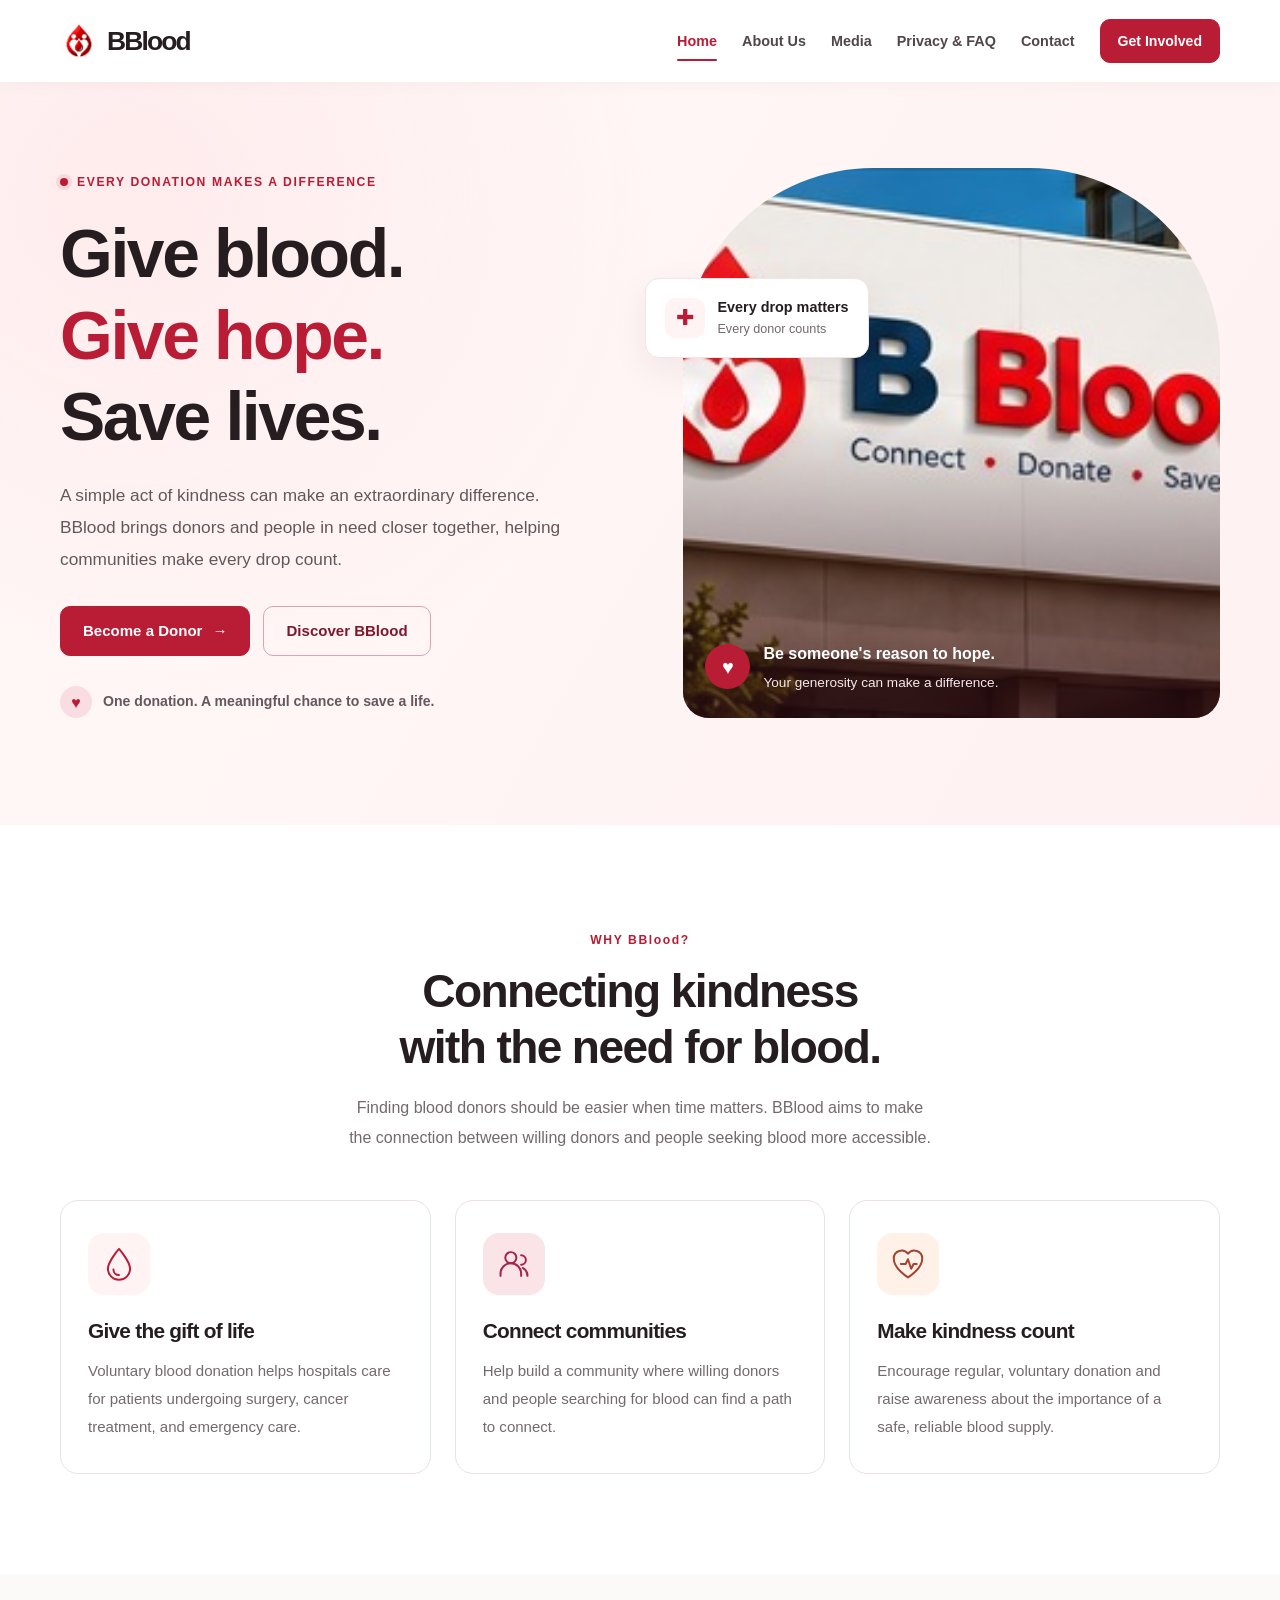
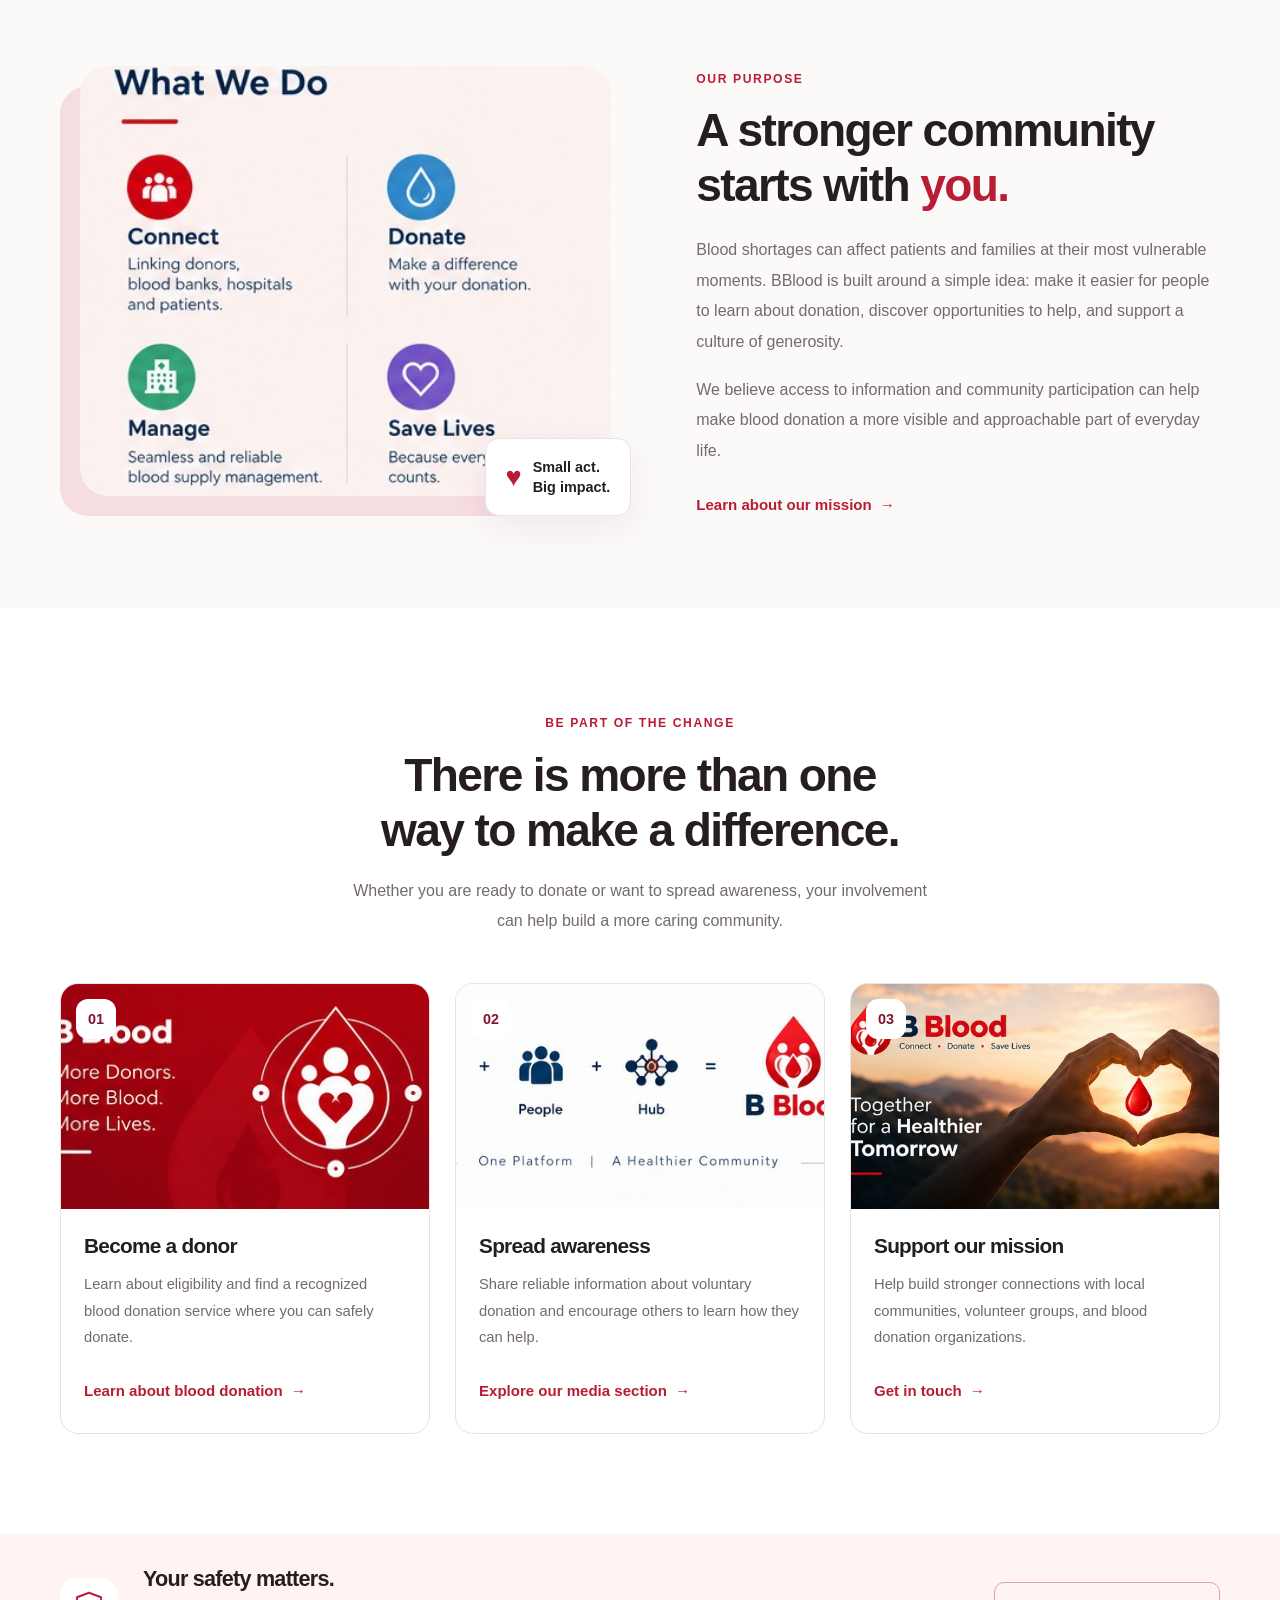
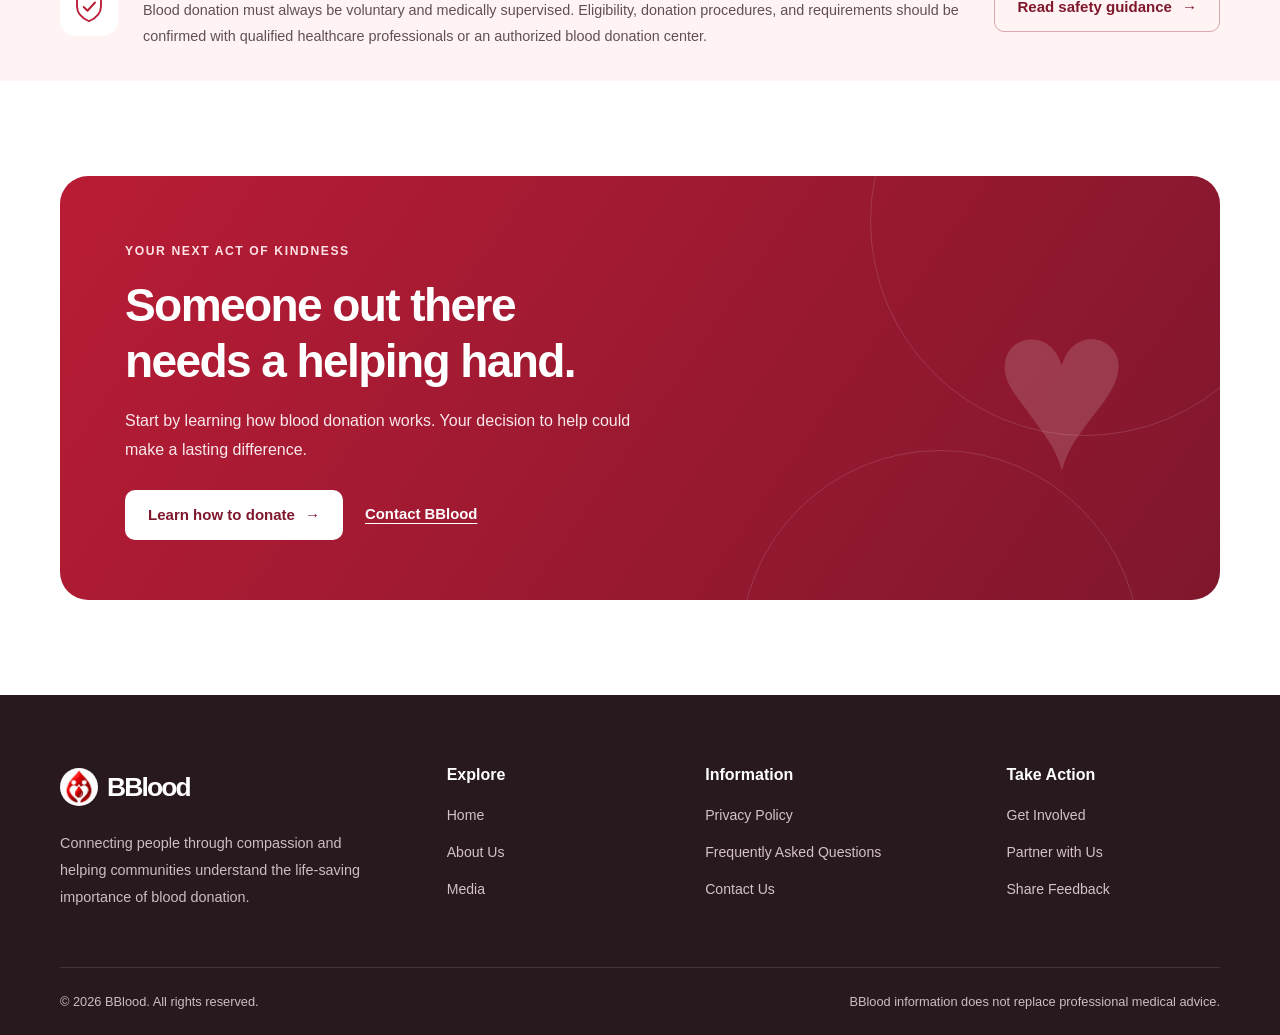
==== commit cc0300d7: "Update Footer" ====
--- a/index.html
+++ b/index.html
@@ -410,11 +410,10 @@
       <div class="footer-main">
 
         <div class="footer-brand">
-          <a href="index.html" class="logo footer-logo"
-             aria-label="BBlood home">
-            <span class="logo-icon" aria-hidden="true">+</span>
-            <span>Blood<span class="logo-accent">Hub</span></span>
-          </a>
+          <a href="index.html" class="logo footer-logo" aria-label="BBlood home">
+        <img class="brand-mark" src="imgs/logo.png" alt="" aria-hidden="true">
+        <span>BBlood</span>
+      </a>
           <p>
             Connecting people through compassion and helping communities
             understand the life-saving importance of blood donation.
